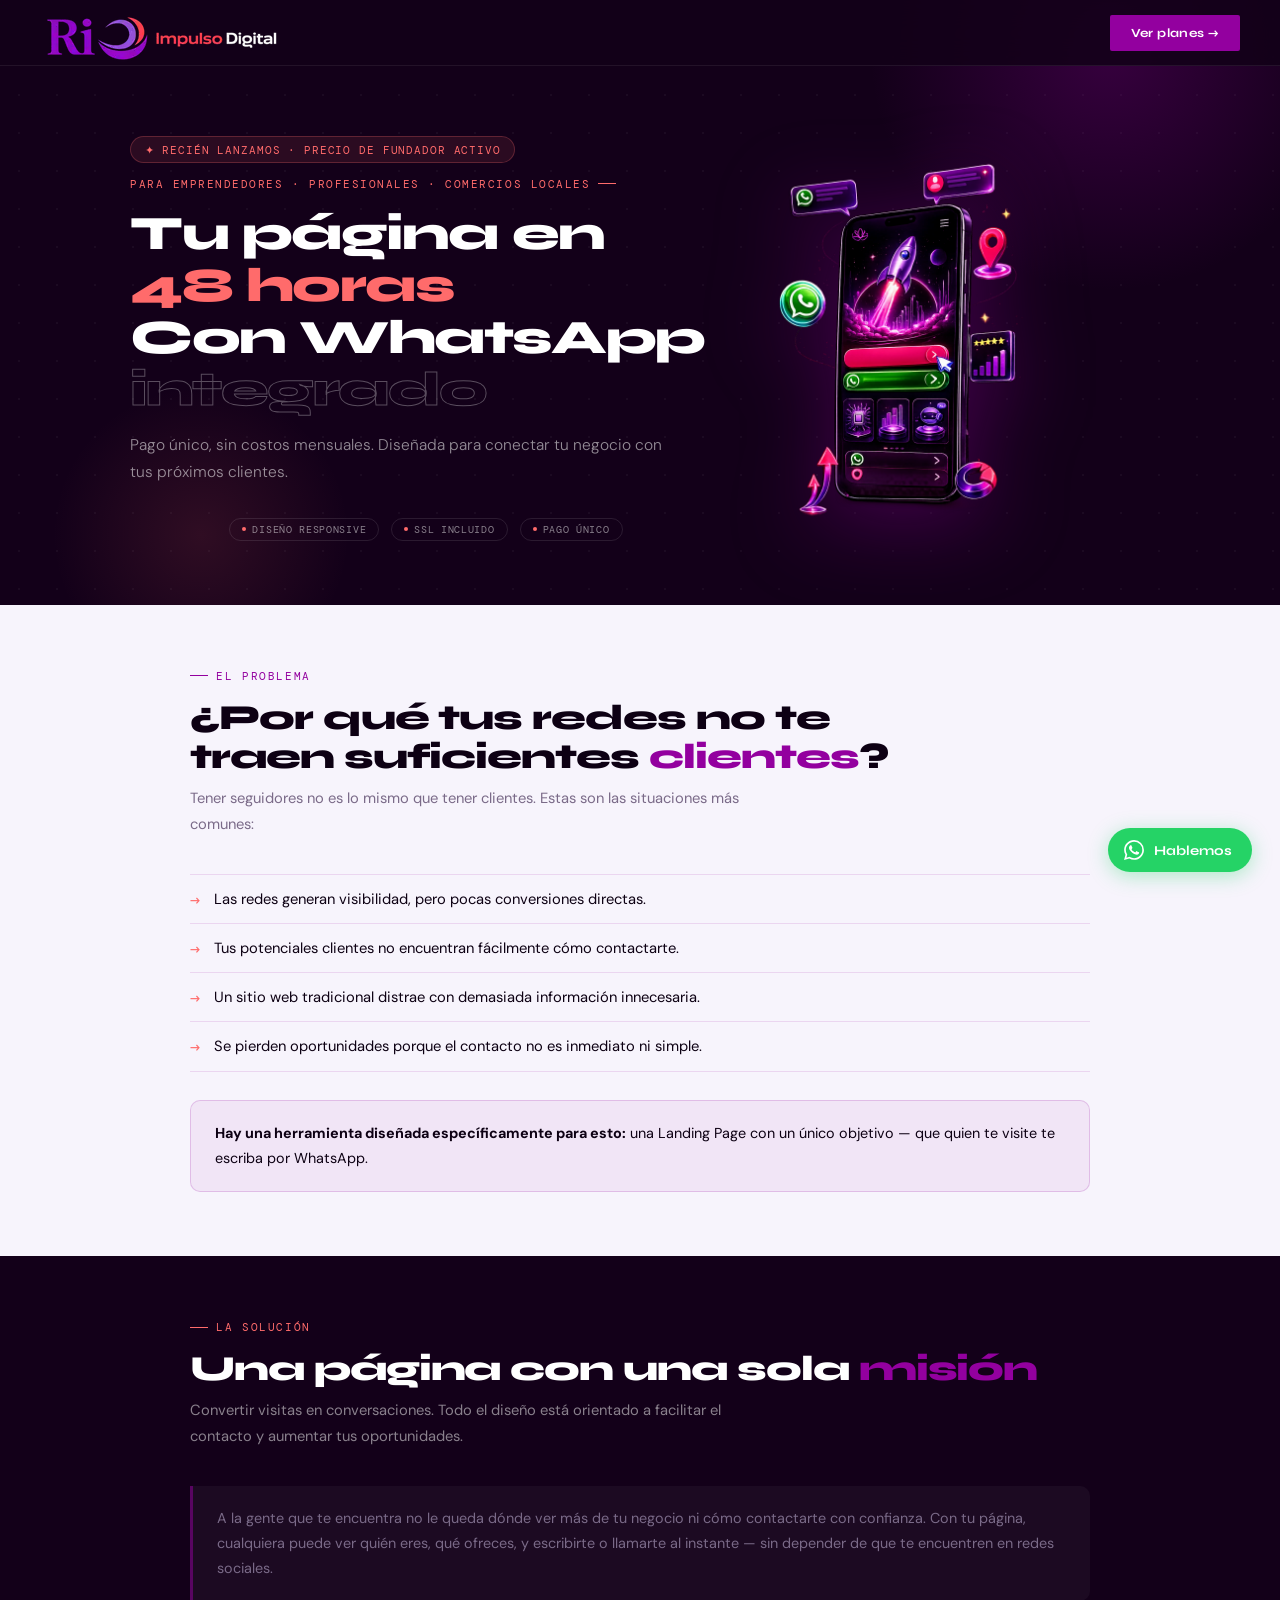
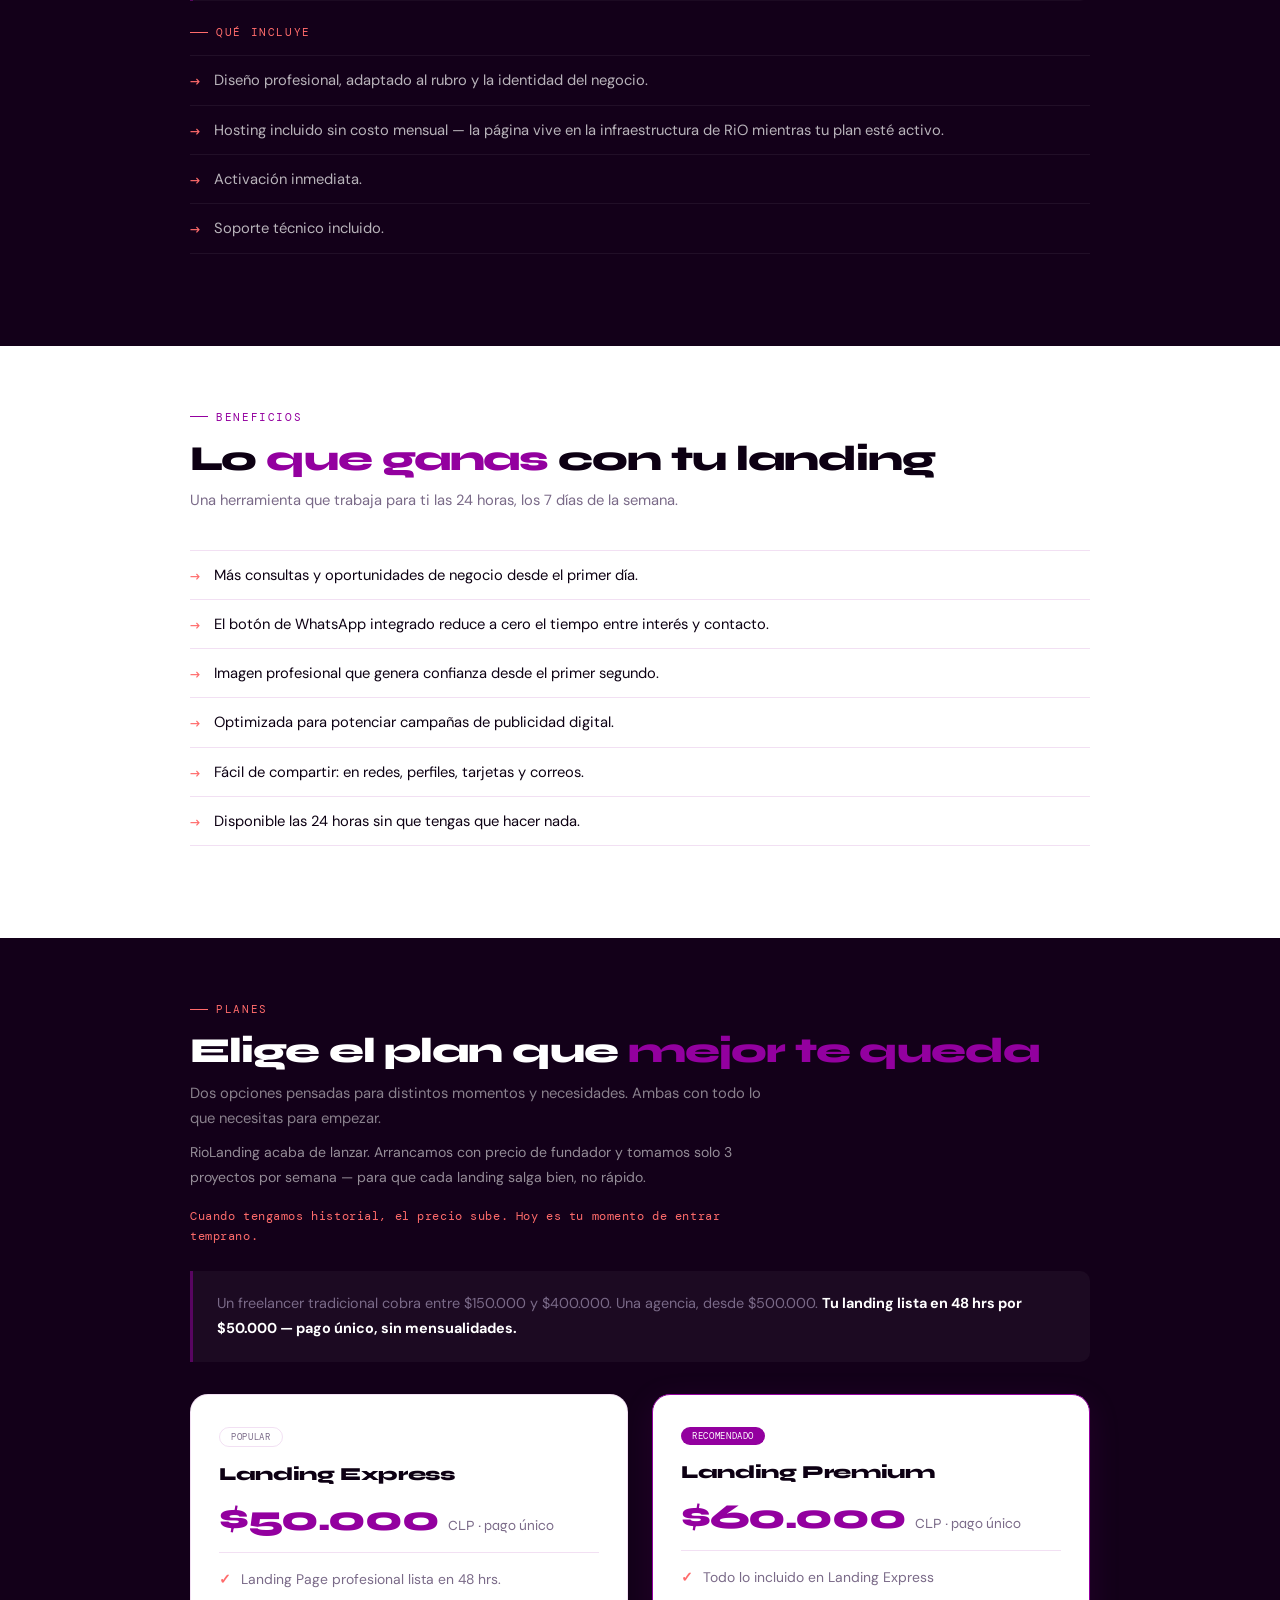
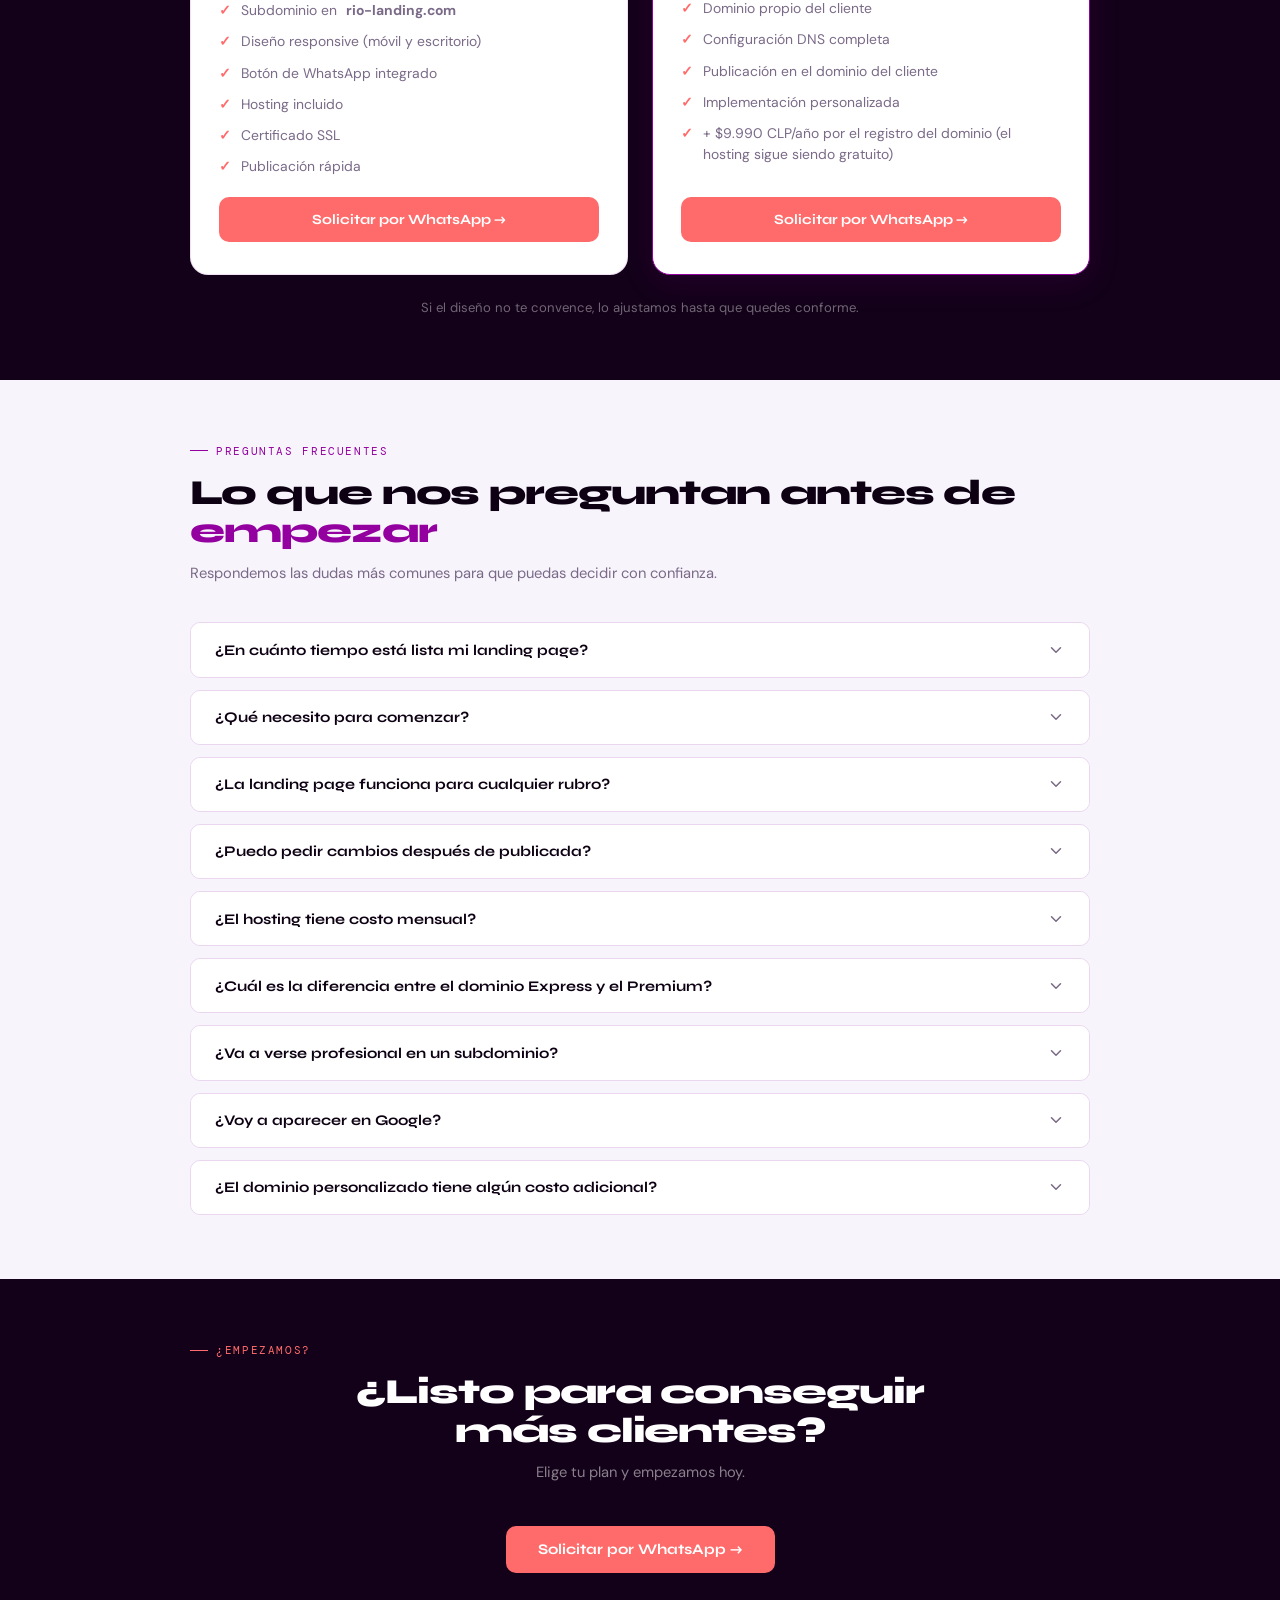
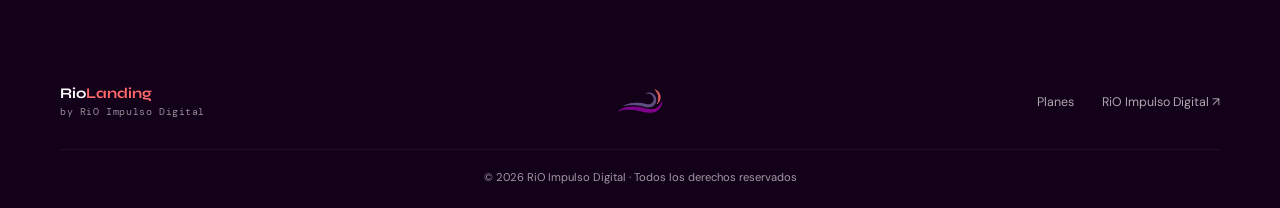
==== index.html @ 74dd5854 "Add Open Graph tags and og-banner for WhatsApp preview" ====
<!DOCTYPE html>
<html lang="es">
<head>
  <meta charset="UTF-8">
  <meta name="viewport" content="width=device-width, initial-scale=1.0">
  <title>Landing Page para tu negocio | Rio Landing · RiO Impulso Digital</title>
  <meta name="description" content="Consigue más clientes con una Landing Page profesional diseñada para convertir. Plan Express $50.000 · Plan Premium $60.000. WhatsApp integrado, lista en 48 hrs.">

  <meta property="og:title" content="Landing Page para tu negocio | Rio Landing · RiO Impulso Digital">
  <meta property="og:description" content="Consigue más clientes con una Landing Page profesional diseñada para convertir. Plan Express $50.000 · Plan Premium $60.000. WhatsApp integrado, lista en 48 hrs.">
  <meta property="og:image" content="https://rio-landing.com/assets/branding/og-banner.png">
  <meta property="og:url" content="https://rio-landing.com">
  <meta property="og:type" content="website">

  <link rel="icon" type="image/png" href="assets/branding/rio-favicon.png">

  <link rel="preconnect" href="https://fonts.googleapis.com">
  <link rel="preconnect" href="https://fonts.gstatic.com" crossorigin>
  <link href="https://fonts.googleapis.com/css2?family=Syne:wght@400;600;700;800&family=DM+Sans:ital,opsz,wght@0,9..40,300;0,9..40,400;0,9..40,500;1,9..40,300&family=DM+Mono:wght@400;500&display=swap" rel="stylesheet">

  <link rel="stylesheet" href="assets/css/main.css?v=20260627">
  <link rel="stylesheet" href="assets/css/landing-solucion.css?v=20260714">

  <style>
    /* ── PRICING GRID ──────────────────────────── */
    .rl-pricing-grid {
      display: grid;
      grid-template-columns: 1fr 1fr;
      gap: 1.5rem;
      margin-top: 2rem;
    }
    .rl-plan {
      background: var(--white);
      border: 1.5px solid var(--border);
      border-radius: var(--r-l);
      padding: 2rem 1.75rem;
      display: flex;
      flex-direction: column;
      gap: 1rem;
    }
    .rl-plan--featured {
      border-color: var(--p);
      box-shadow: 0 8px 32px rgba(147,0,159,.13);
    }
    .rl-plan-badge {
      font-family: var(--ff-mono);
      font-size: .58rem;
      color: var(--white);
      background: var(--p);
      padding: 3px 11px;
      border-radius: 999px;
      letter-spacing: .07em;
      text-transform: uppercase;
      display: inline-block;
      width: fit-content;
    }
    .rl-plan-badge--outline {
      background: transparent;
      color: var(--muted);
      border: 1px solid var(--border);
    }
    .rl-plan-name {
      font-family: var(--ff-head);
      font-size: 1.15rem;
      font-weight: 800;
      color: var(--ink);
      letter-spacing: -.02em;
      margin: 0;
    }
    .rl-plan-price {
      font-family: var(--ff-head);
      font-size: 2.2rem;
      font-weight: 800;
      color: var(--p);
      letter-spacing: -.04em;
      line-height: 1;
    }
    .rl-plan-price span {
      font-size: .88rem;
      font-weight: 400;
      color: var(--muted);
      letter-spacing: 0;
    }
    .rl-plan-divider {
      border: none;
      border-top: 1px solid var(--border);
      margin: 0;
    }
    .rl-plan-features {
      list-style: none;
      padding: 0;
      margin: 0;
      display: flex;
      flex-direction: column;
      gap: .65rem;
      flex: 1;
    }
    .rl-plan-features li {
      display: flex;
      align-items: flex-start;
      gap: .6rem;
      font-size: .87rem;
      color: var(--muted);
      line-height: 1.5;
    }
    .rl-plan-features li::before {
      content: '✓';
      font-weight: 700;
      color: var(--coral);
      flex-shrink: 0;
    }
    .rl-plan-cta {
      display: flex;
      align-items: center;
      justify-content: center;
      padding: .85rem 1.5rem;
      border-radius: var(--r-m);
      font-family: var(--ff-head);
      font-size: .88rem;
      font-weight: 700;
      text-decoration: none;
      transition: all .18s var(--ease);
      text-align: center;
      margin-top: .25rem;
    }
    .rl-plan-cta--coral {
      background: var(--coral);
      color: var(--white);
      border: none;
    }
    .rl-plan-cta--coral:hover {
      background: #e55a5a;
      transform: translateY(-1px);
    }
    .rl-plan-cta--ghost {
      background: transparent;
      color: var(--p);
      border: 1.5px solid var(--p);
    }
    .rl-plan-cta--ghost:hover {
      background: var(--p);
      color: var(--white);
      transform: translateY(-1px);
    }

    /* ── FAQ ACCORDION ─────────────────────────── */
    .rl-faq { display: flex; flex-direction: column; gap: .75rem; }
    .rl-faq-item {
      border: 1.5px solid var(--border);
      border-radius: var(--r-m);
      overflow: hidden;
    }
    .rl-faq-q {
      width: 100%;
      background: var(--white);
      border: none;
      padding: 1.1rem 1.5rem;
      text-align: left;
      font-family: var(--ff-head);
      font-size: .92rem;
      font-weight: 700;
      color: var(--ink);
      cursor: pointer;
      display: flex;
      justify-content: space-between;
      align-items: center;
      gap: 1rem;
    }
    .rl-faq-q:hover { color: var(--p); }
    .rl-faq-chevron {
      flex-shrink: 0;
      width: 18px;
      height: 18px;
      stroke: var(--muted);
      fill: none;
      stroke-width: 2;
      stroke-linecap: round;
      stroke-linejoin: round;
      transition: transform .2s var(--ease);
    }
    .rl-faq-item.open .rl-faq-chevron {
      transform: rotate(180deg);
      stroke: var(--p);
    }
    .rl-faq-a {
      display: none;
      padding: 0 1.5rem 1.1rem;
      font-size: .88rem;
      color: var(--muted);
      line-height: 1.75;
      background: var(--white);
      margin: 0;
    }
    .rl-faq-item.open .rl-faq-a { display: block; }

    /* ── CIERRE CTAs ───────────────────────────── */
    .rl-close-ctas {
      display: flex;
      gap: 1rem;
      flex-wrap: wrap;
      justify-content: center;
      margin-top: 2.5rem;
    }
    .rl-btn-coral {
      display: inline-flex;
      align-items: center;
      gap: .5rem;
      padding: .9rem 2rem;
      background: var(--coral);
      color: var(--white);
      border-radius: var(--r-m);
      font-family: var(--ff-head);
      font-weight: 700;
      font-size: .92rem;
      text-decoration: none;
      transition: all .18s var(--ease);
    }
    .rl-btn-coral:hover {
      background: #e55a5a;
      transform: translateY(-1px);
    }
    .rl-btn-outline-white {
      display: inline-flex;
      align-items: center;
      gap: .5rem;
      padding: .9rem 2rem;
      background: transparent;
      color: var(--white);
      border: 1.5px solid rgba(255,255,255,.28);
      border-radius: var(--r-m);
      font-family: var(--ff-head);
      font-weight: 700;
      font-size: .92rem;
      text-decoration: none;
      transition: all .18s var(--ease);
    }
    .rl-btn-outline-white:hover {
      background: rgba(255,255,255,.08);
      border-color: rgba(255,255,255,.5);
      transform: translateY(-1px);
    }

    /* ── HERO DOS COLUMNAS ────────────────────────── */
    .fp-hero-content {
      display: grid;
      grid-template-columns: 1fr 380px;
      align-items: center;
      gap: 3rem;
      max-width: 1020px;
      text-align: left;
    }
    .fp-hero-content .fp-eyebrow { justify-content: flex-start; }
    .fp-hero-content .fp-eyebrow::before { display: none; }
    .fp-hero-content .fp-hero-desc { margin: 0 0 2rem; }
    .fp-hero-image img {
      width: auto;
      max-width: 100%;
      max-height: 380px;
      object-fit: contain;
      filter: drop-shadow(0 20px 40px rgba(147,0,159,.35));
    }
    @media (max-width: 860px) {
      .fp-hero-content {
        grid-template-columns: 1fr;
        text-align: center;
      }
      .fp-hero-content .fp-eyebrow { justify-content: center; }
      .fp-hero-content .fp-eyebrow::before { display: block; }
      .fp-hero-image { display: none; }
    }

    /* ── BOTÓN FLOTANTE WHATSAPP ──────────────────── */
    .wa-float {
      position: fixed;
      bottom: 1.75rem;
      right: 1.75rem;
      z-index: 300;
      display: flex;
      align-items: center;
      gap: .6rem;
      background: #25D366;
      color: var(--white);
      text-decoration: none;
      padding: .75rem 1.25rem .75rem 1rem;
      border-radius: 999px;
      font-family: var(--ff-head);
      font-size: .85rem;
      font-weight: 700;
      box-shadow: 0 4px 20px rgba(37,211,102,.35);
      transition: transform .18s var(--ease), box-shadow .18s var(--ease);
    }
    .wa-float:hover {
      transform: translateY(-2px);
      box-shadow: 0 8px 28px rgba(37,211,102,.45);
    }
    .wa-float svg {
      width: 20px; height: 20px; flex-shrink: 0; fill: var(--white);
    }
    @media (max-width: 640px) {
      .wa-float span { display: none; }
      .wa-float { padding: .9rem; }
    }

    /* ── HERO H1 LÍNEAS ───────────────────────────── */
    .fp-hero h1 .l1 { display: block; }
    .fp-hero h1 .l2 { display: block; color: var(--coral); }
    .fp-hero h1 .l3 { display: block; -webkit-text-stroke: 1px rgba(255,255,255,.3); color: transparent; }

    /* ── LAUNCH TAG ───────────────────────────────── */
    .fp-launch-tag {
      display: inline-flex;
      align-items: center;
      gap: .4rem;
      font-family: var(--ff-mono);
      font-size: .68rem;
      letter-spacing: .08em;
      text-transform: uppercase;
      color: var(--coral);
      background: rgba(255,107,107,.1);
      border: 1px solid rgba(255,107,107,.25);
      padding: .35rem .85rem;
      border-radius: 999px;
      margin-bottom: .85rem;
    }

    /* ── RESPONSIVE ────────────────────────────── */
    @media (max-width: 640px) {
      .rl-pricing-grid   { grid-template-columns: 1fr; }
      .rl-close-ctas     { flex-direction: column; align-items: center; }
      .rl-btn-coral,
      .rl-btn-outline-white { width: 100%; justify-content: center; }
    }
  </style>
</head>
<body>

<!-- ── WHATSAPP FLOTANTE ─────────────────────────── -->
<a
  href="https://wa.me/56985921512?text=Hola%21%20Me%20interesa%20una%20Landing%20Page%20%F0%9F%9A%80"
  target="_blank"
  rel="noopener"
  class="wa-float"
  aria-label="Contactar por WhatsApp"
>
  <svg viewBox="0 0 24 24" xmlns="http://www.w3.org/2000/svg"><path d="M17.472 14.382c-.297-.149-1.758-.867-2.03-.967-.273-.099-.471-.148-.67.15-.197.297-.767.966-.94 1.164-.173.199-.347.223-.644.075-.297-.15-1.255-.463-2.39-1.475-.883-.788-1.48-1.761-1.653-2.059-.173-.297-.018-.458.13-.606.134-.133.298-.347.446-.52.149-.174.198-.298.298-.497.099-.198.05-.371-.025-.52-.075-.149-.669-1.612-.916-2.207-.242-.579-.487-.5-.669-.51-.173-.008-.371-.01-.57-.01-.198 0-.52.074-.792.372-.272.297-1.04 1.016-1.04 2.479 0 1.462 1.065 2.875 1.213 3.074.149.198 2.096 3.2 5.077 4.487.709.306 1.262.489 1.694.625.712.227 1.36.195 1.871.118.571-.085 1.758-.719 2.006-1.413.248-.694.248-1.289.173-1.413-.074-.124-.272-.198-.57-.347m-5.421 7.403h-.004a9.87 9.87 0 01-5.031-1.378l-.361-.214-3.741.982.998-3.648-.235-.374a9.86 9.86 0 01-1.51-5.26c.001-5.45 4.436-9.884 9.888-9.884 2.64 0 5.122 1.03 6.988 2.898a9.825 9.825 0 012.893 6.994c-.003 5.45-4.437 9.884-9.885 9.884m8.413-18.297A11.815 11.815 0 0012.05 0C5.495 0 .16 5.335.157 11.892c0 2.096.547 4.142 1.588 5.945L.057 24l6.305-1.654a11.882 11.882 0 005.683 1.448h.005c6.554 0 11.89-5.335 11.893-11.893a11.821 11.821 0 00-3.48-8.413z"/></svg>
  <span>Hablemos</span>
</a>

<!-- ── NAV ──────────────────────────────────────── -->
<nav class="nav" id="mainNav">
  <a href="#" class="nav-logo" aria-label="Rio Landing · RiO Impulso Digital">
    <img
      src="assets/branding/rio-logo-horizontal-245w.webp"
      srcset="assets/branding/rio-logo-horizontal-245w.webp 1x,
              assets/branding/rio-logo-horizontal-429w.webp 2x,
              assets/branding/rio-logo-horizontal.webp 3x"
      alt="RiO Impulso Digital"
      width="245" height="60"
      fetchpriority="high"
      onerror="this.style.display='none'; this.nextElementSibling.style.display='block';"
    >
    <span class="nav-logo-text">Rio<em>Landing</em></span>
  </a>
  <a href="#planes" class="nav-cta">Ver planes →</a>
  <button class="nav-hamburger" aria-label="Abrir menú" onclick="openDrawer()">
    <span></span><span></span><span></span>
  </button>
</nav>

<div class="nav-drawer" id="navDrawer">
  <button class="nav-drawer-close" onclick="closeDrawer()" aria-label="Cerrar">✕</button>
  <a href="#planes" onclick="closeDrawer()" style="color:var(--coral)">Ver planes →</a>
</div>

<!-- ── HERO ──────────────────────────────────────── -->
<section class="fp-hero">
  <div class="fp-hero-orb"></div>
  <div class="fp-hero-content">
    <div class="fp-hero-text">
      <p class="fp-launch-tag">✦ Recién lanzamos · Precio de fundador activo</p>
      <p class="fp-eyebrow">Para emprendedores · Profesionales · Comercios locales</p>
      <h1>
        <span class="l1">Tu página en</span>
        <span class="l2">48 horas</span>
        <span class="l1">Con WhatsApp</span>
        <span class="l3">integrado</span>
      </h1>
      <p class="fp-hero-desc">
        Pago único, sin costos mensuales. Diseñada para conectar tu negocio con tus próximos clientes.
      </p>
      <div class="fp-badges">
        <span class="fp-badge">Diseño responsive</span>
        <span class="fp-badge">SSL incluido</span>
        <span class="fp-badge">Pago único</span>
      </div>
    </div>
    <div class="fp-hero-image">
      <img
        src="img/hero.webp"
        alt="Mockup de landing page en celular"
        width="380"
        loading="eager"
      >
    </div>
  </div>
</section>

<!-- ── EL PROBLEMA ───────────────────────────────── -->
<section class="fp-section fp-section--light">
  <div class="fp-container">

    <p class="sec-label">El problema</p>
    <h2 class="fp-title">¿Por qué tus redes no te<br>traen suficientes <span class="hl">clientes</span>?</h2>
    <p class="fp-desc">Tener seguidores no es lo mismo que tener clientes. Estas son las situaciones más comunes:</p>

    <ul class="fp-list">
      <li>Las redes generan visibilidad, pero pocas conversiones directas.</li>
      <li>Tus potenciales clientes no encuentran fácilmente cómo contactarte.</li>
      <li>Un sitio web tradicional distrae con demasiada información innecesaria.</li>
      <li>Se pierden oportunidades porque el contacto no es inmediato ni simple.</li>
    </ul>

    <div class="fp-callout fp-callout--purple">
      <strong>Hay una herramienta diseñada específicamente para esto:</strong> una Landing Page con un único objetivo — que quien te visite te escriba por WhatsApp.
    </div>

  </div>
</section>

<!-- ── LA SOLUCIÓN ───────────────────────────────── -->
<section class="fp-section fp-section--dark">
  <div class="fp-container">

    <p class="sec-label">La solución</p>
    <h2 class="fp-title">Una página con una sola <span class="hl">misión</span></h2>
    <p class="fp-desc">Convertir visitas en conversaciones. Todo el diseño está orientado a facilitar el contacto y aumentar tus oportunidades.</p>

    <div class="fp-callout fp-callout--border">
      A la gente que te encuentra no le queda dónde ver más de tu negocio ni cómo contactarte con confianza. Con tu página, cualquiera puede ver quién eres, qué ofreces, y escribirte o llamarte al instante — sin depender de que te encuentren en redes sociales.
    </div>

    <p class="sec-label" style="margin-bottom: 1rem;">Qué incluye</p>
    <ul class="fp-list fp-list--dark">
      <li>Diseño profesional, adaptado al rubro y la identidad del negocio.</li>
      <li>Hosting incluido sin costo mensual — la página vive en la infraestructura de RiO mientras tu plan esté activo.</li>
      <li>Activación inmediata.</li>
      <li>Soporte técnico incluido.</li>
    </ul>

  </div>
</section>

<!-- ── BENEFICIOS ────────────────────────────────── -->
<section class="fp-section fp-section--white">
  <div class="fp-container">

    <p class="sec-label">Beneficios</p>
    <h2 class="fp-title">Lo <span class="hl">que ganas</span> con tu landing</h2>
    <p class="fp-desc">Una herramienta que trabaja para ti las 24 horas, los 7 días de la semana.</p>

    <ul class="fp-list">
      <li>Más consultas y oportunidades de negocio desde el primer día.</li>
      <li>El botón de WhatsApp integrado reduce a cero el tiempo entre interés y contacto.</li>
      <li>Imagen profesional que genera confianza desde el primer segundo.</li>
      <li>Optimizada para potenciar campañas de publicidad digital.</li>
      <li>Fácil de compartir: en redes, perfiles, tarjetas y correos.</li>
      <li>Disponible las 24 horas sin que tengas que hacer nada.</li>
    </ul>

  </div>
</section>

<!-- ── PLANES ────────────────────────────────────── -->
<section class="fp-section fp-section--dark" id="planes" style="scroll-margin-top: 5rem;">
  <div class="fp-container">

    <p class="sec-label">Planes</p>
    <h2 class="fp-title">Elige el plan que <span class="hl">mejor te queda</span></h2>
    <p class="fp-desc" style="margin-bottom:.5rem;">Dos opciones pensadas para distintos momentos y necesidades. Ambas con todo lo que necesitas para empezar.</p>
    <p class="fp-desc" style="color:rgba(255,255,255,.55); font-size:.88rem; margin-bottom:1.1rem;">RioLanding acaba de lanzar. Arrancamos con precio de fundador y tomamos solo 3 proyectos por semana — para que cada landing salga bien, no rápido.</p>
    <p class="fp-desc" style="color:var(--coral); font-family:var(--ff-mono); font-size:.72rem; letter-spacing:.05em; margin-bottom:1.5rem;">Cuando tengamos historial, el precio sube. Hoy es tu momento de entrar temprano.</p>

    <div class="fp-callout fp-callout--border" style="margin-bottom:2rem;">
      Un freelancer tradicional cobra entre $150.000 y $400.000. Una agencia, desde $500.000. <strong>Tu landing lista en 48 hrs por $50.000 — pago único, sin mensualidades.</strong>
    </div>

    <div class="rl-pricing-grid">

      <!-- Landing Express -->
      <div class="rl-plan">
        <span class="rl-plan-badge rl-plan-badge--outline">Popular</span>
        <p class="rl-plan-name">Landing Express</p>
        <p class="rl-plan-price">$50.000 <span>CLP · pago único</span></p>
        <hr class="rl-plan-divider">
        <ul class="rl-plan-features">
          <li>Landing Page profesional lista en 48 hrs.</li>
          <li>Subdominio en <strong>rio-landing.com</strong></li>
          <li>Diseño responsive (móvil y escritorio)</li>
          <li>Botón de WhatsApp integrado</li>
          <li>Hosting incluido</li>
          <li>Certificado SSL</li>
          <li>Publicación rápida</li>
        </ul>
        <a
          href="https://wa.me/56985921512?text=Hola%21%20Me%20interesa%20el%20plan%20Landing%20Express%20%F0%9F%9A%80"
          target="_blank"
          rel="noopener"
          class="rl-plan-cta rl-plan-cta--coral"
        >
          Solicitar por WhatsApp →
        </a>
      </div>

      <!-- Landing Premium -->
      <div class="rl-plan rl-plan--featured">
        <span class="rl-plan-badge">Recomendado</span>
        <p class="rl-plan-name">Landing Premium</p>
        <p class="rl-plan-price">$60.000 <span>CLP · pago único</span></p>
        <hr class="rl-plan-divider">
        <ul class="rl-plan-features">
          <li>Todo lo incluido en Landing Express</li>
          <li>Dominio propio del cliente</li>
          <li>Configuración DNS completa</li>
          <li>Publicación en el dominio del cliente</li>
          <li>Implementación personalizada</li>
          <li>+ $9.990 CLP/año por el registro del dominio (el hosting sigue siendo gratuito)</li>
        </ul>
        <a
          href="https://wa.me/56985921512?text=Hola%21%20Me%20interesa%20el%20plan%20Landing%20Premium%20%F0%9F%9A%80"
          target="_blank"
          rel="noopener"
          class="rl-plan-cta rl-plan-cta--coral"
        >
          Solicitar por WhatsApp →
        </a>
      </div>

    </div>
    <p style="text-align:center; font-size:.82rem; color:rgba(255,255,255,.4); margin-top:1.5rem;">Si el diseño no te convence, lo ajustamos hasta que quedes conforme.</p>
  </div>
</section>

<!-- ── PREGUNTAS FRECUENTES ──────────────────────── -->
<section class="fp-section fp-section--light">
  <div class="fp-container">

    <p class="sec-label">Preguntas frecuentes</p>
    <h2 class="fp-title">Lo que nos preguntan antes de <span class="hl">empezar</span></h2>
    <p class="fp-desc">Respondemos las dudas más comunes para que puedas decidir con confianza.</p>

    <div class="rl-faq">

      <div class="rl-faq-item">
        <button class="rl-faq-q" onclick="toggleFaq(this)">
          ¿En cuánto tiempo está lista mi landing page?
          <svg class="rl-faq-chevron" viewBox="0 0 24 24"><polyline points="6 9 12 15 18 9"/></svg>
        </button>
        <p class="rl-faq-a">En 48 horas desde que recibimos tus fotos y tu logo (si tienes). El proceso es simple y lo coordinamos por WhatsApp.</p>
      </div>

      <div class="rl-faq-item">
        <button class="rl-faq-q" onclick="toggleFaq(this)">
          ¿Qué necesito para comenzar?
          <svg class="rl-faq-chevron" viewBox="0 0 24 24"><polyline points="6 9 12 15 18 9"/></svg>
        </button>
        <p class="rl-faq-a">Solo los datos básicos de tu negocio: nombre, descripción del servicio, tu número de WhatsApp y logo si tienes. Nosotros nos encargamos del resto.</p>
      </div>

      <div class="rl-faq-item">
        <button class="rl-faq-q" onclick="toggleFaq(this)">
          ¿La landing page funciona para cualquier rubro?
          <svg class="rl-faq-chevron" viewBox="0 0 24 24"><polyline points="6 9 12 15 18 9"/></svg>
        </button>
        <p class="rl-faq-a">Sí. Diseñamos cada landing adaptada a tu negocio, rubro y público objetivo. Funciona para servicios, emprendimientos, profesionales independientes y comercios locales.</p>
      </div>

      <div class="rl-faq-item">
        <button class="rl-faq-q" onclick="toggleFaq(this)">
          ¿Puedo pedir cambios después de publicada?
          <svg class="rl-faq-chevron" viewBox="0 0 24 24"><polyline points="6 9 12 15 18 9"/></svg>
        </button>
        <p class="rl-faq-a">Los primeros ajustes están incluidos. Para modificaciones posteriores lo coordinamos por WhatsApp y te cotizamos según el alcance del cambio.</p>
      </div>

      <div class="rl-faq-item">
        <button class="rl-faq-q" onclick="toggleFaq(this)">
          ¿El hosting tiene costo mensual?
          <svg class="rl-faq-chevron" viewBox="0 0 24 24"><polyline points="6 9 12 15 18 9"/></svg>
        </button>
        <p class="rl-faq-a">No. El precio es único, sin costos mensuales ocultos. El hosting y el certificado SSL están incluidos en el plan.</p>
      </div>

      <div class="rl-faq-item">
        <button class="rl-faq-q" onclick="toggleFaq(this)">
          ¿Cuál es la diferencia entre el dominio Express y el Premium?
          <svg class="rl-faq-chevron" viewBox="0 0 24 24"><polyline points="6 9 12 15 18 9"/></svg>
        </button>
        <p class="rl-faq-a">Con el plan Express tu landing queda publicada en un subdominio dentro de rio-landing.com (por ejemplo: tu-negocio.rio-landing.com). Con el plan Premium configuramos tu propio dominio (por ejemplo: tu-negocio.com) con todos los ajustes de DNS incluidos.</p>
      </div>

      <div class="rl-faq-item">
        <button class="rl-faq-q" onclick="toggleFaq(this)">
          ¿Va a verse profesional en un subdominio?
          <svg class="rl-faq-chevron" viewBox="0 0 24 24"><polyline points="6 9 12 15 18 9"/></svg>
        </button>
        <p class="rl-faq-a">Sí. Lo que ve tu cliente es tu negocio, no la plataforma. El subdominio es transparente para quien visita — la página se ve y funciona como cualquier sitio profesional.</p>
      </div>

      <div class="rl-faq-item">
        <button class="rl-faq-q" onclick="toggleFaq(this)">
          ¿Voy a aparecer en Google?
          <svg class="rl-faq-chevron" viewBox="0 0 24 24"><polyline points="6 9 12 15 18 9"/></svg>
        </button>
        <p class="rl-faq-a">Una landing page puede ser indexada por Google, pero no es su función principal. Está diseñada para tráfico directo: links en redes, tarjetas de presentación y campañas de publicidad. Para posicionamiento orgánico en buscadores, eso es un servicio distinto.</p>
      </div>

      <div class="rl-faq-item">
        <button class="rl-faq-q" onclick="toggleFaq(this)">
          ¿El dominio personalizado tiene algún costo adicional?
          <svg class="rl-faq-chevron" viewBox="0 0 24 24"><polyline points="6 9 12 15 18 9"/></svg>
        </button>
        <p class="rl-faq-a">Sí. El registro del dominio propio (por ejemplo: tu-negocio.com) tiene un costo de $9.990 CLP al año, renovable anualmente. Este costo es adicional al plan Premium y corresponde al dominio — el hosting sigue siendo gratuito de por vida.</p>
      </div>

    </div>
  </div>
</section>

<!-- ── CIERRE ─────────────────────────────────────── -->
<section class="fp-section fp-section--dark">
  <div class="fp-container" style="text-align: center;">

    <p class="sec-label">¿Empezamos?</p>
    <h2 class="fp-title" style="color: var(--white);">¿Listo para conseguir<br>más clientes?</h2>
    <p class="fp-desc" style="color: rgba(255,255,255,.5); margin: 0 auto;">Elige tu plan y empezamos hoy.</p>

    <div class="rl-close-ctas">
      <a
        href="https://wa.me/56985921512?text=Hola%21%20Me%20interesa%20una%20Landing%20Page%20%F0%9F%9A%80"
        target="_blank"
        rel="noopener"
        class="rl-btn-coral"
      >
        Solicitar por WhatsApp →
      </a>
    </div>

  </div>
</section>

<!-- ── FOOTER ────────────────────────────────────── -->
<footer>
  <div class="footer-row">
    <div class="footer-col">
      <div class="footer-brand">Rio<em>Landing</em></div>
      <div class="footer-tag">by RiO Impulso Digital</div>
    </div>
    <div class="footer-col footer-col--center">
      <picture>
        <source media="(max-width: 900px)" srcset="assets/branding/rio-logo-primary-48x48.webp">
        <source srcset="assets/branding/rio-logo-primary-84x84.webp">
        <img src="assets/branding/rio-logo-primary.png" alt="RiO Impulso Digital" class="footer-logo" width="48" height="48">
      </picture>
    </div>
    <ul class="footer-links footer-col footer-col--right">
      <li><a href="#planes">Planes</a></li>
      <li><a href="https://rioimpulsodigital.com" target="_blank" rel="noopener">RiO Impulso Digital ↗</a></li>
    </ul>
  </div>
  <div class="footer-copy">
    © 2026 RiO Impulso Digital · Todos los derechos reservados
  </div>
</footer>

<script src="assets/js/main.js?v=20260627" defer></script>
<script>
  function toggleFaq(btn) {
    const item = btn.closest('.rl-faq-item');
    const isOpen = item.classList.contains('open');
    document.querySelectorAll('.rl-faq-item.open').forEach(el => el.classList.remove('open'));
    if (!isOpen) item.classList.add('open');
  }
</script>
</body>
</html>
---- assets/css/main.css ----
/* ── TOKENS ─────────────────────────────────── */
:root {
  --p:       #93009f;
  --p-dark:  #6b0076;
  --p-deep:  #130019;
  --p-mid:   #270038;
  --coral:   #ff6b6b;
  --sec:     #6b5b95;
  --white:   #ffffff;
  --off:     #f7f4fc;
  --ink:     #0d0013;
  --muted:   #7a6a88;
  --border:  rgba(147,0,159,.12);
  --bd-dark: rgba(255,255,255,.07);
  --shadow:  0 20px 60px rgba(147,0,159,.12);

  --ff-head: 'Syne', sans-serif;
  --ff-body: 'DM Sans', sans-serif;
  --ff-mono: 'DM Mono', monospace;

  --r:   2px;
  --r-m: 10px;
  --r-l: 18px;
  --ease: cubic-bezier(.4,0,.2,1);
}

/* ── RESET ──────────────────────────────────── */
*, *::before, *::after { box-sizing: border-box; margin: 0; padding: 0; }
html { scroll-behavior: smooth; overflow-x: hidden; }
body {
  font-family: var(--ff-body);
  color: var(--ink);
  background: var(--white);
  overflow-x: hidden;
  -webkit-font-smoothing: antialiased;
}
img { max-width: 100%; display: block; }
a { text-decoration: none; color: inherit; }

/* ── NAV ────────────────────────────────────── */
.nav {
  position: fixed; top: 0; left: 0; right: 0; z-index: 200;
  height: 66px;
  display: flex; align-items: center; justify-content: space-between;
  padding: 0 2.5rem;
  background: rgba(19, 0, 25, 0.88);
  backdrop-filter: blur(14px);
  border-bottom: 1px solid var(--bd-dark);
  transition: background .3s var(--ease);
}
.nav-logo {
  display: flex; align-items: center; gap: 10px; flex-shrink: 0;
}
.nav-logo img { height: 60px; width: auto; transform: translateY(4px); }
.nav-logo-text {
  font-family: var(--ff-head);
  font-size: 1.05rem; font-weight: 700;
  color: var(--white); letter-spacing: -.02em;
  display: none;
}
.nav-logo-text em { font-style: normal; color: var(--coral); }
.nav-links {
  display: flex; align-items: center; gap: 2rem; list-style: none;
}
.nav-links a {
  font-family: var(--ff-head); font-size: .78rem; font-weight: 500;
  color: rgba(255,255,255,.6); letter-spacing: .06em; text-transform: uppercase;
  transition: color .2s;
}
.nav-links a:hover { color: var(--coral); }
.nav-cta {
  font-family: var(--ff-head); font-size: .78rem; font-weight: 700;
  color: var(--white); background: var(--p);
  padding: 0 1.3rem; height: 36px;
  display: inline-flex; align-items: center;
  border-radius: var(--r); letter-spacing: .03em;
  transition: background .2s, transform .2s;
}
.nav-cta:hover { background: var(--coral); transform: translateY(-1px); }
.nav-hamburger {
  display: none; flex-direction: column; gap: 5px;
  background: none; border: none; cursor: pointer; padding: 4px;
}
.nav-hamburger span {
  display: block; width: 22px; height: 2px;
  background: var(--white); border-radius: 2px;
  transition: .3s;
}

/* ── HERO ────────────────────────────────────── */
.hero {
  min-height: 100vh;
  background: var(--p-deep);
  position: relative; overflow: hidden;
  display: flex; align-items: center;
}
.hero-network {
  position: absolute; inset: 0; width: 100%; height: 100%;
  pointer-events: none; z-index: 1;
}
.node-line { stroke: rgba(255,255,255,.25); stroke-width: 0.8; }
.node { fill: rgba(147,0,159,.35); }
.hero-grid {
  position: absolute; inset: 0;
  background-image: radial-gradient(rgba(255,255,255,.055) 1px, transparent 1px);
  background-size: 38px 38px;
}
.hero-grid-2 {
  position: absolute; inset: 0; pointer-events: none;
  background-image:
    linear-gradient(rgba(255,255,255,.022) 1px, transparent 1px),
    linear-gradient(90deg, rgba(255,255,255,.022) 1px, transparent 1px);
  background-size: 80px 80px;
}
.hero-ring {
  position: absolute; border-radius: 50%; pointer-events: none;
  top: 42%; right: 8%; transform: translate(50%, -50%);
}
.hero-ring--lg {
  width: 860px; height: 860px;
  border: 1px solid rgba(255,255,255,.045);
  animation: orb 18s ease-in-out infinite;
}
.hero-ring--md {
  width: 520px; height: 520px;
  border: 1px solid rgba(147,0,159,.09);
  animation: orb 13s ease-in-out infinite reverse;
}
.hero-corner {
  position: absolute; width: 26px; height: 26px; pointer-events: none;
}
.hero-corner--tl {
  top: 8rem; left: 2.5rem;
  border-top: 1px solid rgba(255,107,107,.2);
  border-left: 1px solid rgba(255,107,107,.2);
}
.hero-corner--br {
  bottom: 2.5rem; right: 2.5rem;
  border-bottom: 1px solid rgba(255,107,107,.2);
  border-right: 1px solid rgba(255,107,107,.2);
}

.hero-orb-1 {
  position: absolute; width: 640px; height: 640px; border-radius: 50%;
  background: radial-gradient(circle, rgba(147,0,159,.38) 0%, transparent 68%);
  top: -180px; right: -80px;
  animation: orb 9s ease-in-out infinite;
}
.hero-orb-2 {
  position: absolute; width: 380px; height: 380px; border-radius: 50%;
  background: radial-gradient(circle, rgba(255,107,107,.18) 0%, transparent 70%);
  bottom: -80px; left: 8%;
  animation: orb 12s ease-in-out infinite reverse;
}
@keyframes orb {
  0%,100% { transform: translateY(0) scale(1); }
  50%      { transform: translateY(-28px) scale(1.04); }
}
.hero-content {
  position: relative; z-index: 2;
  max-width: 1280px; margin: 0 auto;
  padding: 9rem 2.5rem 5rem;
  width: 100%;
}
.hero-eyebrow {
  display: inline-flex; align-items: center; gap: 9px;
  font-family: var(--ff-mono); font-size: .72rem;
  color: var(--coral); letter-spacing: .12em; text-transform: uppercase;
  margin-bottom: 1.6rem;
  opacity: 0; animation: upIn .6s var(--ease) forwards .15s;
}
.hero-eyebrow::before {
  content: ''; display: block;
  width: 22px; height: 1px; background: var(--coral);
}
.hero-h1 {
  font-family: var(--ff-head);
  font-size: clamp(2.9rem, 7.6vw, 6.4rem);
  font-weight: 800; line-height: .88;
  color: var(--white); letter-spacing: -.035em;
  margin-bottom: 1.5rem;
  opacity: 0; animation: upIn .7s var(--ease) forwards .32s;
}
.hero-h1 .l1   { display: block; }
.hero-h1 .l-row { display: block; }
.hero-h1 .l2   { color: var(--coral); }
.hero-h1 .l3   { -webkit-text-stroke: 1px rgba(255,255,255,.3); color: transparent; }
.hero-sub {
  max-width: 500px; font-size: 1.05rem; font-weight: 300;
  color: rgba(255,255,255,.58); line-height: 1.75;
  margin-bottom: 2.5rem;
  opacity: 0; animation: upIn .7s var(--ease) forwards .48s;
}
.hero-actions {
  display: flex; gap: 1rem; flex-wrap: wrap;
  opacity: 0; animation: upIn .7s var(--ease) forwards .62s;
}
.btn-p {
  font-family: var(--ff-head); font-size: .88rem; font-weight: 700;
  color: var(--white); background: var(--p);
  border: 2px solid var(--p);
  padding: .82rem 1.9rem; border-radius: var(--r);
  display: inline-block; letter-spacing: .02em;
  transition: background .2s, border-color .2s, transform .2s;
}
.btn-p:hover { background: var(--coral); border-color: var(--coral); transform: translateY(-2px); }
.btn-ghost {
  font-family: var(--ff-head); font-size: .88rem; font-weight: 700;
  color: rgba(255,255,255,.78);
  border: 2px solid rgba(255,255,255,.18);
  padding: .82rem 1.9rem; border-radius: var(--r);
  display: inline-block; letter-spacing: .02em;
  transition: border-color .2s, color .2s, transform .2s;
}
.btn-ghost:hover { border-color: rgba(255,255,255,.55); color: var(--white); transform: translateY(-2px); }

.hero-stats {
  display: flex; gap: 3rem; flex-wrap: wrap;
  margin-top: 4.5rem; padding-top: 2rem;
  border-top: 1px solid rgba(255,255,255,.07);
  opacity: 0; animation: upIn .7s var(--ease) forwards .78s;
}
.stat-n {
  font-family: var(--ff-head); font-size: 2rem; font-weight: 800;
  color: var(--white); display: block; line-height: 1;
}
.stat-n em { font-style: normal; color: var(--coral); }
.stat-l {
  font-family: var(--ff-mono); font-size: .65rem;
  color: rgba(255,255,255,.38); letter-spacing: .06em;
  text-transform: uppercase; margin-top: 4px;
}

.hero-badges {
  display: flex; gap: 1rem; flex-wrap: wrap;
  margin-top: 3.5rem; padding-top: 2rem;
  border-top: 1px solid rgba(255,255,255,.07);
  opacity: 0; animation: upIn .7s var(--ease) forwards .78s;
}
.hero-badge {
  font-family: var(--ff-mono); font-size: .68rem;
  color: rgba(255,255,255,.6);
  border: 1px solid rgba(255,255,255,.12);
  padding: 5px 14px; border-radius: 999px;
  letter-spacing: .07em; text-transform: uppercase;
  display: inline-flex; align-items: center; gap: 8px;
}
.hero-badge::before {
  content: ''; display: block; flex-shrink: 0;
  width: 5px; height: 5px; border-radius: 50%;
  background: var(--coral);
}

@keyframes upIn {
  from { opacity: 0; transform: translateY(18px); }
  to   { opacity: 1; transform: translateY(0); }
}

/* ── SHARED SECTION ──────────────────────────── */
.section { padding: 6rem 2.5rem; }
.container { max-width: 1160px; margin: 0 auto; }
.sec-label {
  font-family: var(--ff-mono); font-size: .68rem;
  color: var(--p); letter-spacing: .15em; text-transform: uppercase;
  display: flex; align-items: center; gap: 8px;
  margin-bottom: 1rem;
}
.sec-label::before { content: ''; display: block; width: 18px; height: 1px; background: var(--p); }
.sec-title {
  font-family: var(--ff-head);
  font-size: clamp(1.9rem, 4vw, 2.9rem);
  font-weight: 800; letter-spacing: -.03em; line-height: 1.08;
  color: var(--ink); margin-bottom: .8rem;
}
.sec-title .hl { color: var(--p); }
.sec-desc {
  font-size: .97rem; color: var(--muted);
  max-width: 540px; line-height: 1.75; margin-bottom: 3rem;
}

/* ── SERVICES ────────────────────────────────── */
.services { background: var(--p-deep); }
.services .sec-label { color: var(--coral); }
.services .sec-label::before { background: var(--coral); }
.services .sec-title { color: var(--white); }
.services .sec-desc { color: rgba(255,255,255,.48); }
.services-grid {
  display: grid;
  grid-template-columns: repeat(3, 1fr);
  gap: 1.5px;
  background: rgba(255,255,255,.05);
  border: 1px solid rgba(255,255,255,.06);
  border-radius: var(--r-m); overflow: hidden;
}
.svc {
  background: var(--p-deep); padding: 1.75rem 1.6rem;
  position: relative; cursor: default;
  transition: background .28s var(--ease);
}
.svc:hover { background: var(--p-mid); }
.svc-icon {
  font-size: 1.4rem; margin-bottom: .9rem;
  transition: transform .3s;
}
.svc:hover .svc-icon { transform: scale(1.15); }
.svc-arrow {
  position: absolute; top: 1.4rem; right: 1.4rem;
  font-size: .9rem; color: rgba(255,255,255,.1);
  transition: color .28s, transform .28s;
  font-family: var(--ff-head);
}
.svc:hover .svc-arrow { color: var(--coral); transform: translate(2px, -2px); }
.svc-title {
  font-family: var(--ff-head); font-size: .95rem; font-weight: 700;
  color: rgba(255,255,255,.85); margin-bottom: .45rem;
  transition: color .28s;
}
.svc:hover .svc-title { color: var(--white); }
.svc-desc {
  font-size: .82rem; color: rgba(255,255,255,.4); line-height: 1.65;
  margin-bottom: .85rem;
  transition: color .28s;
}
.svc:hover .svc-desc { color: rgba(255,255,255,.62); }
.svc-tags { display: flex; flex-wrap: wrap; gap: 5px; }
.svc-tags span {
  font-family: var(--ff-mono); font-size: .62rem;
  color: rgba(255,255,255,.4); border: 1px solid rgba(255,255,255,.1);
  padding: 2px 9px; border-radius: 999px; letter-spacing: .04em;
  transition: color .28s, border-color .28s;
}
.svc:hover .svc-tags span { color: rgba(255,255,255,.55); border-color: rgba(255,255,255,.18); }

/* ── LINES OF BUSINESS ──────────────────────── */
.lines { background: var(--p-deep); }
.lines .sec-label { color: var(--coral); }
.lines .sec-label::before { background: var(--coral); }
.lines .sec-title { color: var(--white); }
.lines .sec-desc { color: rgba(255,255,255,.48); }

.lines-grid {
  display: grid;
  grid-template-columns: repeat(3, 1fr);
  gap: 1.5rem;
}
.line-card {
  background: rgba(255,255,255,.04);
  border: 1px solid rgba(255,255,255,.08);
  border-radius: var(--r-l);
  padding: 2rem 1.75rem;
  display: flex; flex-direction: column;
  transition: border-color .3s var(--ease), background .3s var(--ease);
}
.line-card:hover {
  background: rgba(255,255,255,.07);
  border-color: rgba(255,255,255,.16);
}
.line-card--featured {
  border-color: rgba(147,0,159,.35);
  background: rgba(147,0,159,.07);
}
.line-card--featured:hover {
  border-color: var(--p);
  background: rgba(147,0,159,.11);
}
.line-num {
  font-family: var(--ff-mono); font-size: .62rem;
  color: var(--coral); letter-spacing: .12em;
  display: block; margin-bottom: 1rem;
}
.line-title {
  font-family: var(--ff-head); font-size: 1.15rem; font-weight: 700;
  color: var(--white); letter-spacing: -.02em; line-height: 1.2;
  margin-bottom: .55rem;
}
.line-tag {
  font-family: var(--ff-mono); font-size: .63rem;
  color: rgba(255,255,255,.45); letter-spacing: .05em;
  line-height: 1.55; text-transform: uppercase;
  margin-bottom: 1.1rem; padding-bottom: 1.1rem;
  border-bottom: 1px solid rgba(255,255,255,.06);
}
.line-desc {
  font-size: .88rem; color: rgba(255,255,255,.52); line-height: 1.75;
  margin-bottom: 1.25rem;
}
.line-features {
  list-style: none; padding: 0; margin: 0 0 2rem;
  flex: 1;
}
.line-features li {
  font-size: .82rem; color: rgba(255,255,255,.6); line-height: 1.6;
  padding: .38rem 0 .38rem 1.1rem;
  border-bottom: 1px solid rgba(255,255,255,.04);
  position: relative;
}
.line-features li::before {
  content: '→';
  position: absolute; left: 0; top: .42rem;
  color: var(--coral); font-size: .68rem;
  font-family: var(--ff-head); font-weight: 700;
}
.line-cta { display: block; text-align: center; }

/* ── PORTFOLIO ───────────────────────────────── */
.portfolio { background: var(--white); }
.portfolio-grid {
  display: grid;
  grid-template-columns: repeat(3, 1fr);
  gap: 1.5rem;
}
.pcard {
  border: 1px solid var(--border); border-radius: var(--r-l);
  overflow: hidden;
  transition: border-color .3s, transform .3s, box-shadow .3s;
}
.pcard:hover {
  border-color: var(--p);
  transform: translateY(-5px);
  box-shadow: var(--shadow);
}
.pcard-head {
  height: 148px; position: relative;
  display: flex; align-items: flex-end; padding: 1.1rem;
  overflow: hidden;
}
.pcard-head.bg-a { background: #130019; }
.pcard-head.bg-b { background: #190008; }
.pcard-head.bg-c { background: #080d1a; }
.pcard-head::before {
  content: ''; position: absolute; inset: 0;
  background-image: radial-gradient(rgba(255,255,255,.045) 1px, transparent 1px);
  background-size: 22px 22px;
}
.pcard-glow {
  position: absolute; width: 220px; height: 220px;
  border-radius: 50%; top: -70px; right: -40px;
}
.glow-p  { background: radial-gradient(circle, rgba(147,0,159,.55) 0%, transparent 68%); }
.glow-c  { background: radial-gradient(circle, rgba(255,107,107,.48) 0%, transparent 68%); }
.glow-s  { background: radial-gradient(circle, rgba(107,91,149,.55) 0%, transparent 68%); }
.pcard-type {
  position: relative; z-index: 1;
  font-family: var(--ff-mono); font-size: .6rem;
  color: rgba(255,255,255,.45); letter-spacing: .09em; text-transform: uppercase;
}
.pcard-body { padding: 1.4rem; }
.pcard-meta { display: flex; gap: .4rem; margin-bottom: .7rem; }
.tag {
  font-family: var(--ff-mono); font-size: .6rem;
  padding: 2px 9px; border-radius: 999px; letter-spacing: .05em;
}
.tag-p { background: rgba(147,0,159,.07); color: var(--p); }
.tag-c { background: rgba(255,107,107,.07); color: var(--coral); }
.pcard-title {
  font-family: var(--ff-head); font-size: 1rem; font-weight: 700;
  color: var(--ink); margin-bottom: .45rem; letter-spacing: -.02em;
}
.pcard-desc {
  font-size: .82rem; color: var(--muted); line-height: 1.65; margin-bottom: 1rem;
}
.pcard-metrics {
  display: flex; gap: 1.25rem;
  padding-top: .9rem;
  border-top: 1px solid var(--border);
}
.metric-n {
  font-family: var(--ff-head); font-size: 1.05rem; font-weight: 800;
  color: var(--p); display: block; line-height: 1;
}
.metric-l {
  font-size: .68rem; color: var(--muted); margin-top: 3px;
}

/* ── APPROACH ────────────────────────────────── */
.approach {
  background: var(--off);
}
.approach .sec-label { color: var(--p); }
.approach .sec-label::before { background: var(--p); }
.approach .sec-title { color: var(--ink); }
.approach .sec-desc { color: var(--muted); }

.approach-grid {
  display: grid; grid-template-columns: repeat(4, 1fr);
  border: 1px solid var(--border); border-radius: var(--r-m);
  overflow: hidden;
}
.ap-item {
  padding: 1.75rem 1.5rem;
  border-right: 1px solid var(--border);
  background: var(--white);
}
.ap-item:last-child { border-right: none; }
.ap-num {
  font-family: var(--ff-mono); font-size: .62rem;
  color: var(--p); letter-spacing: .1em;
  display: block; margin-bottom: .7rem;
}
.ap-title {
  font-family: var(--ff-head); font-size: .9rem; font-weight: 700;
  color: var(--ink); margin-bottom: .4rem;
}
.ap-desc {
  font-size: .78rem; color: var(--muted); line-height: 1.65;
}

/* ── ABOUT ───────────────────────────────────── */
.about { background: var(--p-deep); }
.about .sec-label { color: var(--coral); }
.about .sec-label::before { background: var(--coral); }
.about .sec-title { color: var(--white); }
.about-inner {
  display: grid; grid-template-columns: 1fr 1fr;
  gap: 4rem; align-items: center;
}
.about-visual {
  background: var(--p-mid); border-radius: var(--r-l);
  height: 400px; position: relative; overflow: hidden;
  display: flex; align-items: center; justify-content: center;
}
.about-visual::before {
  content: ''; position: absolute; inset: 0;
  background-image: radial-gradient(rgba(255,255,255,.04) 1px, transparent 1px);
  background-size: 30px 30px;
}
.av-glow {
  position: absolute; width: 320px; height: 320px; border-radius: 50%;
  background: radial-gradient(circle, rgba(147,0,159,.45) 0%, transparent 68%);
}
.av-inner {
  position: relative; z-index: 1; text-align: center;
}
.av-initials {
  font-family: var(--ff-head); font-size: 5.5rem; font-weight: 800;
  color: rgba(255,255,255,.06); letter-spacing: -.05em; line-height: 1;
  margin-bottom: .8rem;
}
.av-name {
  font-family: var(--ff-head); font-size: .95rem; font-weight: 700;
  color: var(--white);
}
.av-role {
  font-family: var(--ff-mono); font-size: .65rem;
  color: var(--coral); letter-spacing: .1em; text-transform: uppercase;
  margin-top: 4px;
}
.about-bio {
  font-size: .95rem; color: rgba(255,255,255,.55); line-height: 1.8;
  margin-bottom: 1.25rem;
}
.skills {
  display: flex; flex-wrap: wrap; gap: 7px; margin-top: .5rem;
}
.skill {
  font-family: var(--ff-mono); font-size: .67rem;
  color: rgba(255,255,255,.7); background: rgba(255,255,255,.05);
  border: 1px solid rgba(255,255,255,.12);
  padding: 4px 13px; border-radius: 999px; letter-spacing: .04em;
}

/* ── FAQ ─────────────────────────────────────── */
.faq { background: var(--off); }
.faq-list { margin-top: 1rem; }
.faq-item { border-bottom: 1px solid var(--border); }
.faq-item:first-child { border-top: 1px solid var(--border); }
.faq-q {
  width: 100%; display: flex; align-items: center; justify-content: space-between;
  gap: 1.5rem; padding: 1.4rem 0;
  background: none; border: none; cursor: pointer; text-align: left;
  font-family: var(--ff-head); font-size: 1rem; font-weight: 700;
  color: var(--ink); letter-spacing: -.01em;
  transition: color .2s var(--ease);
}
.faq-q:hover,
.faq-q[aria-expanded="true"] { color: var(--p); }
.faq-icon {
  font-size: 1.4rem; font-weight: 300; font-family: var(--ff-head);
  color: var(--coral); flex-shrink: 0; line-height: 1;
  transition: transform .3s var(--ease);
}
.faq-q[aria-expanded="true"] .faq-icon { transform: rotate(45deg); }
.faq-a {
  overflow: hidden; max-height: 0;
  transition: max-height .35s var(--ease);
}
.faq-a p {
  font-size: .92rem; color: var(--muted); line-height: 1.8;
  padding-bottom: 1.4rem; max-width: 680px;
}

/* ── CTA ─────────────────────────────────────── */
.cta-wrap { background: var(--white); padding: 5rem 2.5rem; }
.cta-box {
  max-width: 1160px; margin: 0 auto;
  background: var(--p-deep); border-radius: var(--r-l);
  padding: 5rem 3rem; position: relative; overflow: hidden;
  text-align: center;
}
.cta-box::before {
  content: ''; position: absolute; inset: 0;
  background-image: radial-gradient(rgba(255,255,255,.04) 1px, transparent 1px);
  background-size: 38px 38px;
}
.cta-glow {
  position: absolute; width: 520px; height: 520px; border-radius: 50%;
  background: radial-gradient(circle, rgba(147,0,159,.35) 0%, transparent 68%);
  top: -200px; right: -80px;
}
.cta-glow-2 {
  position: absolute; width: 300px; height: 300px; border-radius: 50%;
  background: radial-gradient(circle, rgba(255,107,107,.15) 0%, transparent 68%);
  bottom: -100px; left: 5%;
}
.cta-content { position: relative; z-index: 1; }
.cta-sub-label {
  font-family: var(--ff-mono); font-size: .68rem;
  color: var(--coral); letter-spacing: .14em; text-transform: uppercase;
  display: block; margin-bottom: 1rem;
}
.cta-title {
  font-family: var(--ff-head);
  font-size: clamp(2rem, 5vw, 3.4rem);
  font-weight: 800; color: var(--white); letter-spacing: -.03em;
  line-height: 1.05; margin-bottom: .9rem;
}
.cta-p {
  font-size: .97rem; color: rgba(255,255,255,.48);
  max-width: 440px; margin: 0 auto 2.25rem; line-height: 1.75;
}
.cta-actions {
  display: flex; gap: 1rem; justify-content: center; flex-wrap: wrap;
}
.btn-coral {
  font-family: var(--ff-head); font-size: .88rem; font-weight: 700;
  color: var(--white); background: var(--coral);
  border: 2px solid var(--coral);
  padding: .85rem 2.2rem; border-radius: var(--r);
  display: inline-block; letter-spacing: .02em;
  transition: background .2s, transform .2s;
}
.btn-coral:hover { background: #ff8b8b; border-color: #ff8b8b; transform: translateY(-2px); }

/* ── CTA GRID ────────────────────────────────── */
.cta-grid {
  display: grid; grid-template-columns: 2fr 3fr;
  gap: 4rem; align-items: start;
  text-align: left; position: relative; z-index: 1;
}
.cta-info-p { max-width: none !important; margin: 0 0 2rem !important; text-align: left; }
.cta-title .l1   { display: block; }
.cta-title .l-row { display: block; }
.cta-title .l2   { color: var(--coral); }
.cta-title .l3   { -webkit-text-stroke: 1px rgba(255,255,255,.3); color: transparent; }
.cta-checks { list-style: none; padding: 0; margin: 0; }
.cta-checks li {
  font-size: .88rem; color: rgba(255,255,255,.7); line-height: 1.65;
  padding: .5rem 0 .5rem 1.5rem; position: relative;
  border-bottom: 1px solid rgba(255,255,255,.06);
}
.cta-checks li::before {
  content: '✓'; position: absolute; left: 0; top: .52rem;
  color: var(--coral); font-family: var(--ff-head); font-weight: 700; font-size: .8rem;
}
.cta-info, .cta-form-col { min-width: 0; }
.cta-form-col { display: flex; flex-direction: column; justify-content: center; align-self: stretch; }
.cta-form-col .contact-form { margin-top: 0; }
.cta-direct {
  margin-top: 1.75rem; padding-top: 1.75rem;
  border-top: 1px solid rgba(255,255,255,.06);
}
.cta-direct-label {
  font-family: var(--ff-mono); font-size: .62rem;
  color: rgba(255,255,255,.38); letter-spacing: .08em; text-transform: uppercase;
  margin-bottom: .85rem;
}
.cta-direct-links { list-style: none; padding: 0; margin: 0; }
.cta-direct-links li { padding: .32rem 0; }
.cta-direct-links a {
  font-family: var(--ff-mono); font-size: .78rem;
  color: rgba(255,255,255,.65);
  display: flex; align-items: center; gap: .65rem;
  word-break: break-word; overflow-wrap: break-word;
  transition: color .2s var(--ease);
}
.cta-direct-links a:hover { color: var(--white); }
.cta-flag-img { width: 18px; height: auto; opacity: .72; vertical-align: middle; display: inline-block; }

/* ── CONTACT FORM ────────────────────────────── */
.contact-form { text-align: left; margin-top: 2rem; }
.cf-row { display: grid; grid-template-columns: 1fr 1fr; gap: 1rem; }
.cf-group { margin-bottom: 1.25rem; }
.cf-label {
  font-family: var(--ff-mono); font-size: .65rem;
  color: rgba(255,255,255,.55); letter-spacing: .08em;
  text-transform: uppercase; display: block; margin-bottom: .5rem;
}
.cf-req { color: var(--coral); }
.cf-opt { color: rgba(255,255,255,.3); font-size: .6rem; text-transform: none; }
.cf-input {
  width: 100%; background: rgba(255,255,255,.06);
  border: 1px solid rgba(255,255,255,.12);
  border-radius: var(--r); padding: .75rem 1rem;
  font-family: var(--ff-body); font-size: .9rem;
  color: var(--white); outline: none;
  transition: border-color .2s var(--ease);
}
.cf-input::placeholder { color: rgba(255,255,255,.25); }
.cf-input:focus { border-color: rgba(147,0,159,.6); }
.cf-textarea { resize: vertical; min-height: 110px; }
.cf-radios { display: flex; gap: 1.75rem; }
.cf-radio {
  display: flex; align-items: center; gap: .55rem;
  font-family: var(--ff-body); font-size: .88rem;
  color: rgba(255,255,255,.7); cursor: pointer;
}
.cf-radio input[type="radio"] {
  accent-color: var(--coral); width: 16px; height: 16px;
  cursor: pointer; flex-shrink: 0;
}
.cf-submit { width: 100%; margin-top: .5rem; }
.cf-confirm {
  text-align: left; margin-top: 0;
  background: rgba(147,0,159,.1);
  border: 1px solid rgba(147,0,159,.25);
  border-radius: var(--r); padding: 1.25rem 1.5rem;
  font-size: .9rem; color: rgba(255,255,255,.8); line-height: 1.75;
}

/* ── FOOTER ──────────────────────────────────── */
footer {
  background: var(--p-deep); padding: 2.5rem 2.5rem 1.5rem;
}
.footer-row {
  max-width: 1160px; margin: 0 auto;
  display: flex; align-items: center; justify-content: space-between;
  flex-wrap: wrap; gap: 1.5rem;
}
.footer-col { flex: 1; }
.footer-col--center { display: flex; justify-content: center; }
.footer-col--right { justify-content: flex-end; }
.footer-logo { height: 48px; width: auto; opacity: .85; transition: opacity .2s; }
.footer-logo:hover { opacity: 1; }
.footer-brand {
  font-family: var(--ff-head); font-weight: 700; font-size: .92rem;
  color: var(--white);
}
.footer-brand em { font-style: normal; color: var(--coral); }
.footer-tag {
  font-family: var(--ff-mono); font-size: .62rem;
  color: rgba(255,255,255,.55); letter-spacing: .06em; margin-top: 3px;
}
.footer-links {
  display: flex; gap: 1.75rem; list-style: none;
}
.footer-links a {
  font-size: .78rem; color: rgba(255,255,255,.65);
  transition: color .2s;
}
.footer-links a:hover { color: var(--coral); }
.footer-contact {
  margin-top: .85rem; display: flex; flex-direction: column; gap: .3rem;
}
.footer-contact-link {
  font-family: var(--ff-mono); font-size: .62rem;
  color: rgba(255,255,255,.65); letter-spacing: .04em;
  transition: color .2s;
}
.footer-contact-link:hover { color: var(--coral); }
.footer-contact-text {
  font-family: var(--ff-mono); font-size: .6rem;
  color: rgba(255,255,255,.38); letter-spacing: .04em;
}
.footer-link-muted { opacity: .45; }
.footer-link-muted:hover { opacity: 1; }

.footer-copy {
  max-width: 1160px; margin: 1.5rem auto 0;
  padding-top: 1.25rem;
  border-top: 1px solid rgba(255,255,255,.05);
  font-size: .7rem; color: rgba(255,255,255,.6);
  text-align: center;
}

/* ── SCROLL REVEAL ───────────────────────────── */
.reveal {
  opacity: 0; transform: translateY(22px);
  transition: opacity .55s var(--ease), transform .55s var(--ease);
}
.reveal.vis { opacity: 1; transform: translateY(0); }
.reveal-d1 { transition-delay: .1s; }
.reveal-d2 { transition-delay: .2s; }
.reveal-d3 { transition-delay: .3s; }

/* ── RESPONSIVE ──────────────────────────────── */
@media (max-width: 1024px) {
  .cta-grid { grid-template-columns: 1fr; gap: 2.5rem; }
}
@media (max-width: 900px) {
  .services-grid  { grid-template-columns: repeat(2, 1fr); }
  .lines-grid     { grid-template-columns: 1fr; }
  .portfolio-grid { grid-template-columns: repeat(2, 1fr); }
  .approach-grid  { grid-template-columns: repeat(2, 1fr); }
  .ap-item        { border-bottom: 1px solid var(--border); }
  .about-inner    { grid-template-columns: 1fr; gap: 2.5rem; }
}
@media (max-width: 640px) {
  .nav { padding: 0 1.25rem; }
  .nav-links { display: none; }
  .nav-hamburger { display: flex; }
  .hero-content   { padding: 8rem 1.25rem 4rem; }
  .hero-stats     { gap: 1.5rem; }
  .hero-ring, .hero-corner, .hero-network { display: none; }
  .section        { padding: 4.5rem 1.25rem; }
  .services-grid  { grid-template-columns: 1fr; }
  .portfolio-grid { grid-template-columns: 1fr; }
  .approach-grid  { grid-template-columns: 1fr; }
  .cta-wrap       { padding: 4rem 1.25rem; }
  .cta-box        { padding: 3.5rem 1.5rem; }
  .cf-row         { grid-template-columns: 1fr; }
  footer          { padding: 2rem 1.25rem 1.25rem; }
  .footer-row     { flex-direction: column; align-items: flex-start; }
}

/* ── MOBILE NAV DRAWER ───────────────────────── */
.nav-drawer {
  display: none; position: fixed; inset: 0; z-index: 190;
  background: rgba(19,0,25,.96); backdrop-filter: blur(14px);
  flex-direction: column; align-items: center; justify-content: center;
  gap: 2rem;
}
.nav-drawer.open { display: flex; }
.nav-drawer a {
  font-family: var(--ff-head); font-size: 1.4rem; font-weight: 700;
  color: rgba(255,255,255,.8); letter-spacing: -.02em;
}
.nav-drawer a:hover { color: var(--coral); }
.nav-drawer-close {
  position: absolute; top: 1.5rem; right: 1.5rem;
  font-size: 1.5rem; color: rgba(255,255,255,.5);
  background: none; border: none; cursor: pointer;
}
---- assets/css/landing-solucion.css ----
/* ═══════════════════════════════════════════════════════
   LANDING DE SOLUCIÓN (Tipo B) — RiO Impulso Digital
   Sistema de componentes para presentar y vender
   una solución específica (Tipo B del sistema de páginas)
   Ejemplos: Google Business · IA · Web · CRM · Chatbots
   Requiere: main.css (variables y reset base)
   ═══════════════════════════════════════════════════════ */

/* ── HERO COMPACTO ───────────────────────────────────── */
/* Versión reducida del hero principal. No ocupa viewport
   completo — el contenido funcional queda visible sin scroll. */

.fp-hero {
  background: var(--p-deep);
  position: relative; overflow: hidden;
  padding: 8.5rem 2.5rem 4rem;
}
.fp-hero::before {
  content: '';
  position: absolute; inset: 0; pointer-events: none;
  background-image: radial-gradient(rgba(255,255,255,.04) 1px, transparent 1px);
  background-size: 38px 38px;
}
.fp-hero::after {
  content: '';
  position: absolute; pointer-events: none;
  width: 500px; height: 500px; border-radius: 50%;
  background: radial-gradient(circle, rgba(147,0,159,.28) 0%, transparent 68%);
  top: -200px; right: -80px;
}
.fp-hero-orb {
  position: absolute; pointer-events: none;
  width: 300px; height: 300px; border-radius: 50%;
  background: radial-gradient(circle, rgba(255,107,107,.12) 0%, transparent 70%);
  bottom: -80px; left: 4%;
}
.fp-hero-content {
  position: relative; z-index: 2;
  max-width: 700px; margin: 0 auto; text-align: center;
}
.fp-eyebrow {
  font-family: var(--ff-mono); font-size: .68rem;
  color: var(--coral); letter-spacing: .14em; text-transform: uppercase;
  display: flex; align-items: center; justify-content: center; gap: 8px;
  margin-bottom: 1.1rem;
}
.fp-eyebrow::before,
.fp-eyebrow::after {
  content: ''; display: block; width: 18px; height: 1px; background: var(--coral);
}
.fp-hero h1 {
  font-family: var(--ff-head);
  font-size: clamp(1.9rem, 4vw, 3rem);
  font-weight: 800; line-height: 1.08;
  color: var(--white); letter-spacing: -.03em;
  margin-bottom: 1rem;
}
.fp-hero h1 em { font-style: normal; color: var(--coral); }
.fp-hero-desc {
  font-size: .97rem; font-weight: 300;
  color: rgba(255,255,255,.55); line-height: 1.75;
  max-width: 540px; margin: 0 auto 2rem;
}
.fp-badges {
  display: flex; gap: .75rem; flex-wrap: wrap; justify-content: center;
}
.fp-badge {
  font-family: var(--ff-mono); font-size: .62rem;
  color: rgba(255,255,255,.5);
  border: 1px solid rgba(255,255,255,.1);
  padding: 4px 12px; border-radius: 999px;
  letter-spacing: .07em; text-transform: uppercase;
  display: inline-flex; align-items: center; gap: 6px;
}
.fp-badge::before {
  content: ''; display: block; flex-shrink: 0;
  width: 4px; height: 4px; border-radius: 50%;
  background: var(--coral);
}

/* ── SECCIONES ───────────────────────────────────────── */

.fp-section { padding: 4rem 2.5rem; }
.fp-section--light { background: var(--off); }
.fp-section--white { background: var(--white); }
.fp-section--dark  { background: var(--p-deep); }

/* Ajustes tipográficos para sección oscura */
.fp-section--dark .fp-title  { color: var(--white); }
.fp-section--dark .fp-desc   { color: rgba(255,255,255,.5); }
.fp-section--dark .sec-label { color: var(--coral); }
.fp-section--dark .sec-label::before { background: var(--coral); }
.fp-section--dark .fp-callout--border {
  background: rgba(255,255,255,.04);
  border-color: rgba(147,0,159,.5);
}
.fp-section--dark .fp-callout--border strong { color: var(--white); }

/* ── CONTENEDORES ────────────────────────────────────── */

.fp-container       { max-width: 900px;  margin: 0 auto; }
.fp-container--wide { max-width: 1100px; margin: 0 auto; }

/* ── ENCABEZADO DE SECCIÓN ───────────────────────────── */

.fp-title {
  font-family: var(--ff-head);
  font-size: clamp(1.5rem, 3vw, 2.2rem);
  font-weight: 800; letter-spacing: -.03em; line-height: 1.1;
  color: var(--ink); margin-bottom: .6rem;
}
.fp-title .hl { color: var(--p); }

.fp-desc {
  font-size: .92rem; color: var(--muted); line-height: 1.75;
  max-width: 580px; margin-bottom: 2.25rem;
}

/* ── CARDS ───────────────────────────────────────────── */

.fp-cards-grid {
  display: grid;
  grid-template-columns: repeat(2, 1fr);
  gap: 1.25rem;
}
.fp-cards-grid--3 { grid-template-columns: repeat(3, 1fr); }

.fp-card {
  background: var(--white);
  border: 1.5px solid var(--border);
  border-radius: var(--r-l);
  padding: 1.75rem 1.5rem;
  display: flex; flex-direction: column; gap: .65rem;
  text-decoration: none; color: inherit;
  transition: border-color .18s ease, box-shadow .18s ease, transform .18s ease;
}
.fp-card:hover {
  border-color: var(--p);
  box-shadow: 0 6px 24px rgba(147,0,159,.1);
  transform: translateY(-2px);
}
.fp-card-icon {
  width: 42px; height: 42px; border-radius: 11px;
  display: flex; align-items: center; justify-content: center;
  font-size: 20px; flex-shrink: 0;
}
.fp-card-icon--coral  { background: rgba(255,107,107,.1); }
.fp-card-icon--purple { background: rgba(147,0,159,.08); }
.fp-card-icon--violet { background: rgba(107,91,149,.1); }

.fp-card-tag {
  font-family: var(--ff-mono); font-size: .58rem;
  color: var(--muted); letter-spacing: .07em; text-transform: uppercase;
}
.fp-card h2, .fp-card h3 {
  font-family: var(--ff-head); font-size: 1rem; font-weight: 700;
  color: var(--ink); letter-spacing: -.02em; line-height: 1.25;
  margin: 0;
}
.fp-card p {
  font-size: .82rem; color: var(--muted); line-height: 1.6; flex: 1; margin: 0;
}
.fp-card-link {
  display: inline-flex; align-items: center; gap: 5px;
  font-size: .8rem; font-weight: 700; color: var(--p); margin-top: .2rem;
}
.fp-card-link svg {
  width: 13px; height: 13px; stroke: var(--p); fill: none;
  stroke-width: 2.5; stroke-linecap: round; stroke-linejoin: round;
}

/* ── CALLOUTS ────────────────────────────────────────── */

.fp-callout {
  border-radius: var(--r-m);
  padding: 1.25rem 1.5rem;
  font-size: .9rem; line-height: 1.75;
  margin-bottom: 1.5rem;
}
.fp-callout:last-child { margin-bottom: 0; }

/* Borde lateral — para notas, avisos */
.fp-callout--border {
  background: var(--white);
  border-left: 3px solid var(--p);
  border-radius: 0 var(--r-m) var(--r-m) 0;
  color: var(--muted);
}
.fp-callout--border strong { color: var(--ink); }

/* Fondo suave — información secundaria */
.fp-callout--soft {
  background: var(--off);
  border: 1px solid var(--border);
  color: var(--muted);
}
.fp-callout--soft strong { color: var(--ink); }

/* Acento purple — destacado de marca */
.fp-callout--purple {
  background: rgba(147,0,159,.06);
  border: 1px solid rgba(147,0,159,.18);
  color: var(--ink);
}

/* Acento coral — advertencia o acción */
.fp-callout--coral {
  background: rgba(255,107,107,.06);
  border: 1px solid rgba(255,107,107,.22);
  color: var(--ink);
}

/* ── LISTA ───────────────────────────────────────────── */

.fp-list { list-style: none; padding: 0; margin: 0 0 1.75rem; }

.fp-list li {
  display: flex; align-items: flex-start; gap: .85rem;
  font-size: .92rem; color: var(--ink); line-height: 1.65;
  padding: .75rem 0; border-bottom: 1px solid var(--border);
}
.fp-list li:first-child { border-top: 1px solid var(--border); }
.fp-list li::before {
  content: '→'; font-family: var(--ff-head); font-weight: 700;
  color: var(--coral); font-size: .75rem; flex-shrink: 0; margin-top: .25rem;
}
/* Variante oscura */
.fp-list--dark li {
  color: rgba(255,255,255,.7);
  border-color: rgba(255,255,255,.06);
}
.fp-list--dark li:first-child { border-color: rgba(255,255,255,.06); }

/* ── CONFIRMACIÓN / STATUS ───────────────────────────── */

.fp-status { text-align: center; padding: 3rem 1.5rem; }
.fp-status-icon { width: 64px; height: 64px; margin: 0 auto 1.25rem; }
.fp-status-title {
  font-family: var(--ff-head); font-size: 1.6rem; font-weight: 800;
  color: var(--white); margin-bottom: .5rem; letter-spacing: -.02em;
}
.fp-status-desc {
  font-size: .92rem; color: rgba(255,255,255,.55); line-height: 1.75; margin: 0;
}

/* ── VOLVER ──────────────────────────────────────────── */

.fp-back {
  display: inline-flex; align-items: center; gap: 6px;
  font-family: var(--ff-mono); font-size: .65rem;
  color: var(--muted); letter-spacing: .05em;
  text-decoration: none; margin-bottom: 2rem;
  transition: color .15s;
}
.fp-back:hover { color: var(--p); }
.fp-back::before { content: '←'; }

/* ── RESPONSIVE ──────────────────────────────────────── */

@media (max-width: 900px) {
  .fp-cards-grid--3 { grid-template-columns: repeat(2, 1fr); }
}
@media (max-width: 640px) {
  .fp-hero    { padding: 7rem 1.25rem 3rem; }
  .fp-section { padding: 3rem 1.25rem; }
  .fp-cards-grid,
  .fp-cards-grid--3 { grid-template-columns: 1fr; }
}
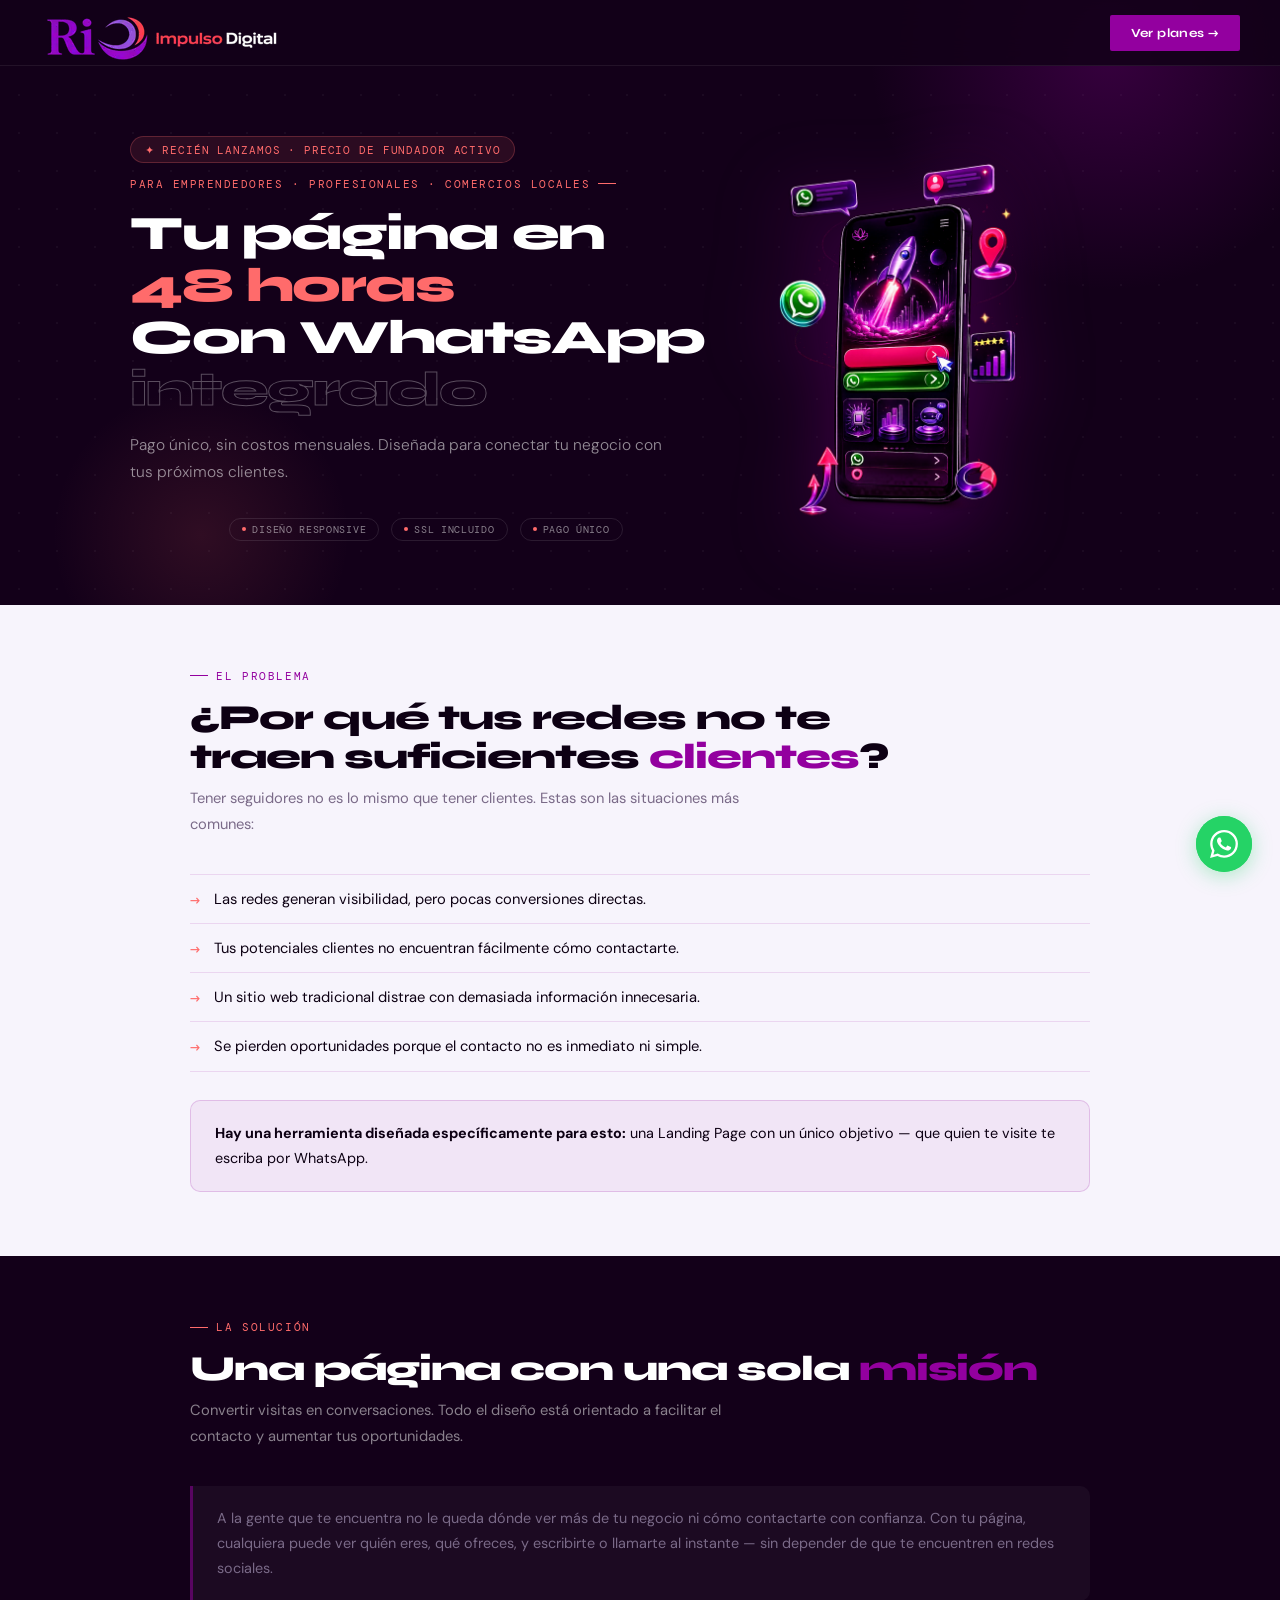
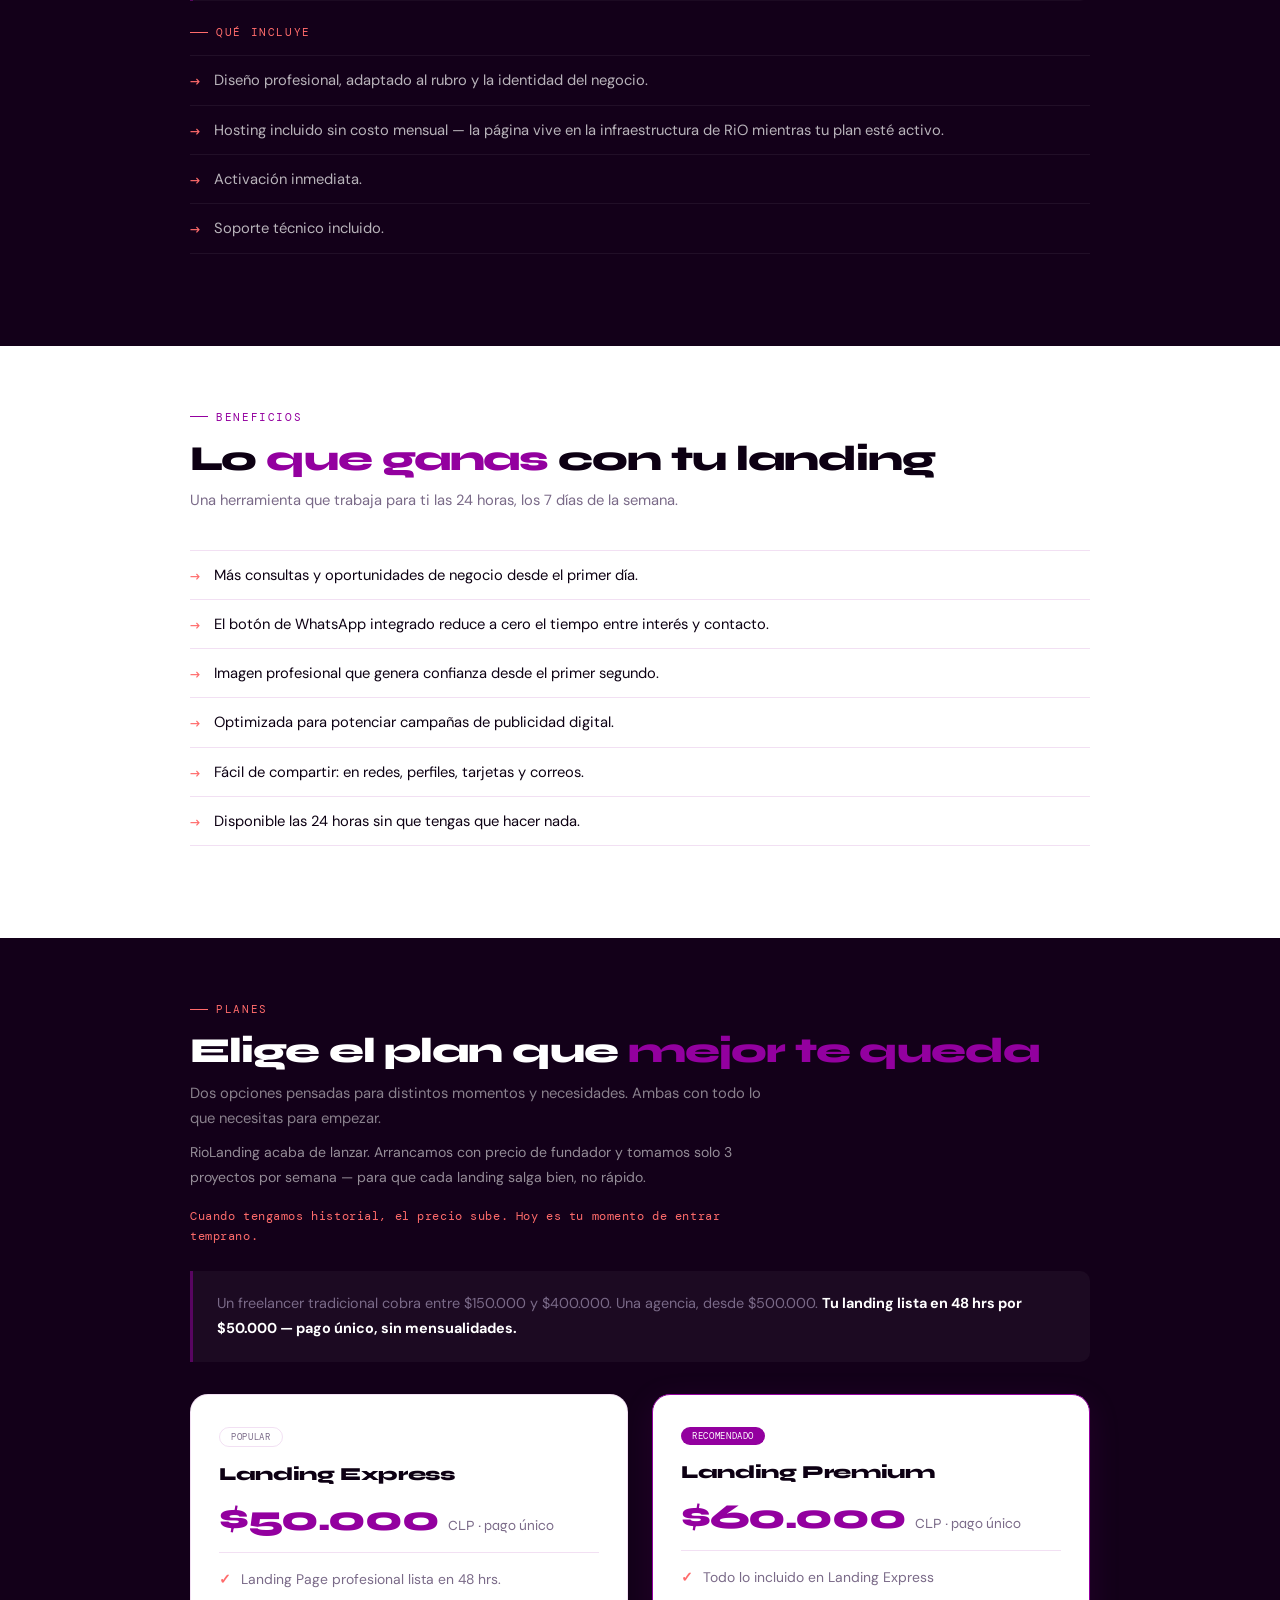
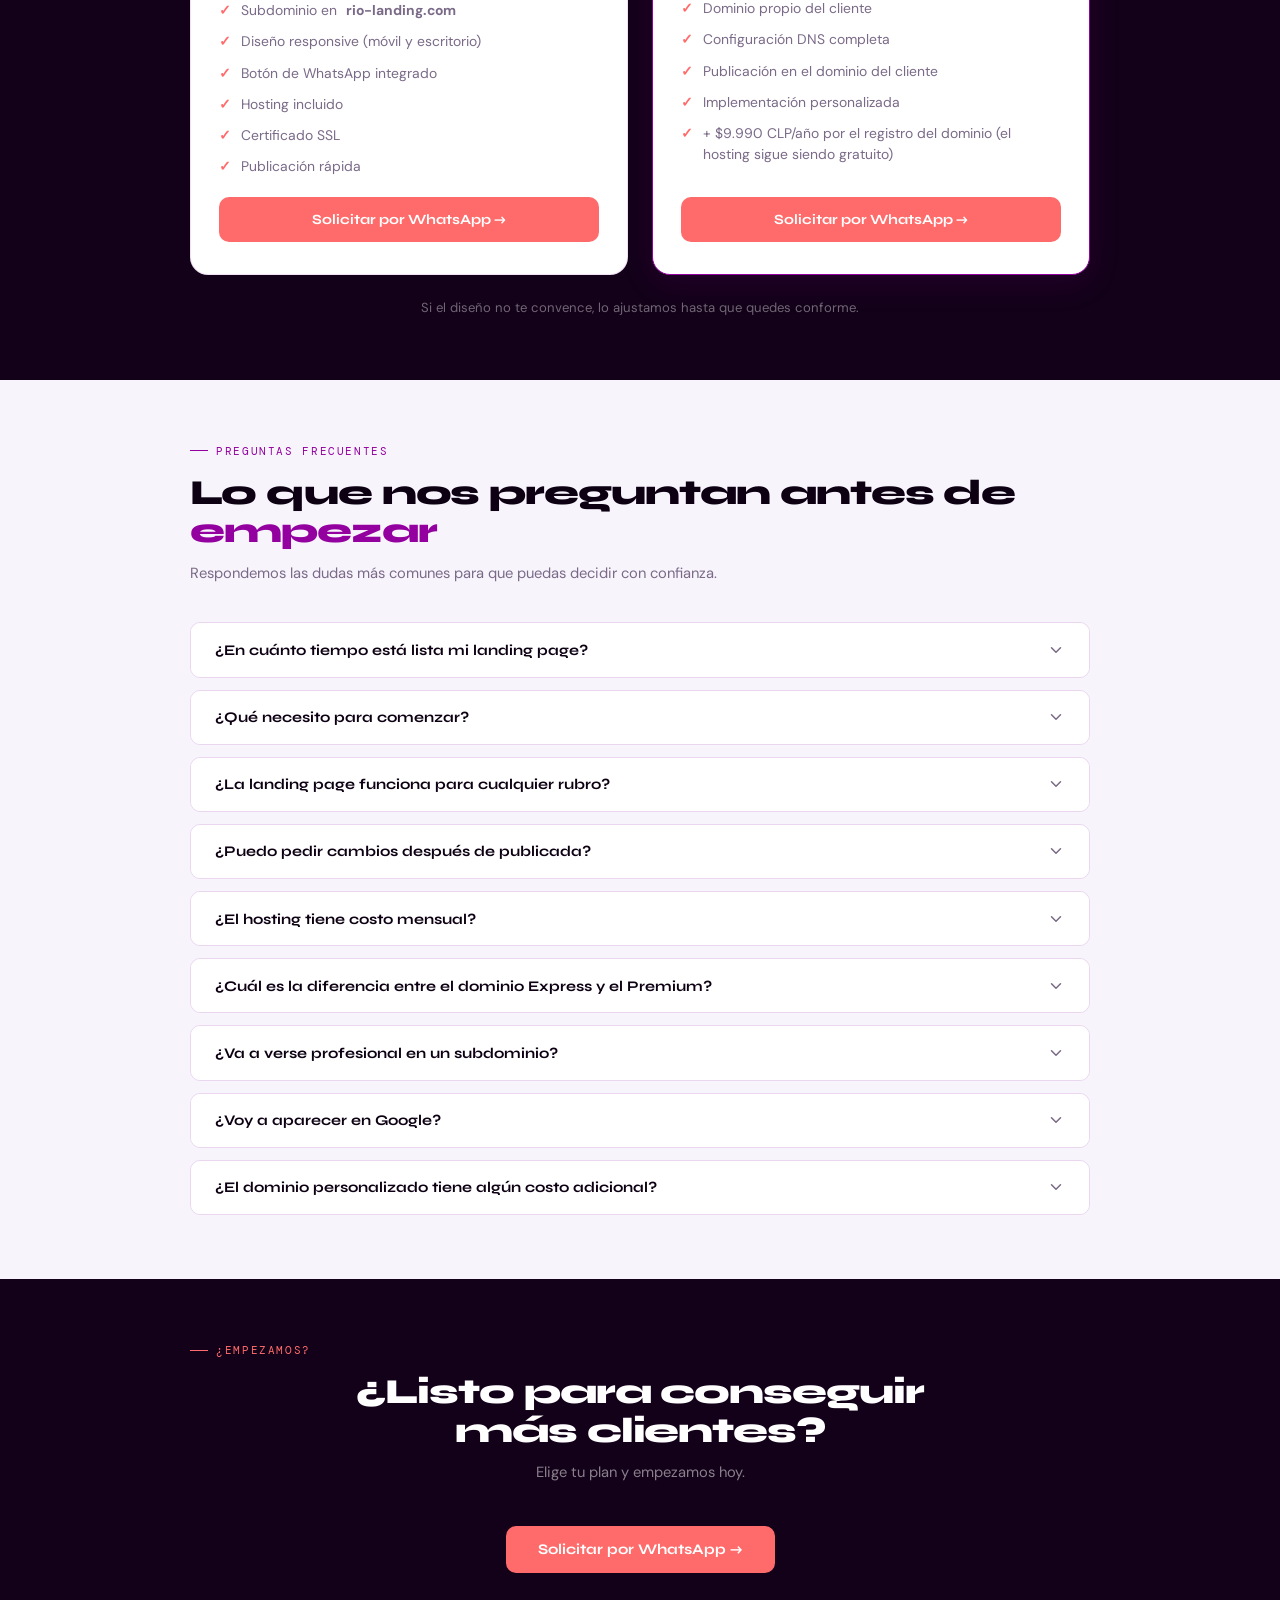
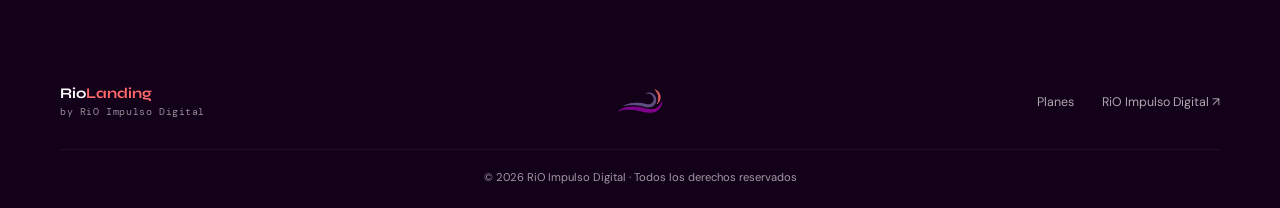
==== commit 4eb6e34a: "WhatsApp button: circular with pulse animation per manual spec" ====
--- a/index.html
+++ b/index.html
@@ -270,6 +270,10 @@
     }
 
     /* ── BOTÓN FLOTANTE WHATSAPP ──────────────────── */
+    @keyframes wa-pulse {
+      0%   { transform: scale(1);    opacity: .6; }
+      100% { transform: scale(1.75); opacity: 0;  }
+    }
     .wa-float {
       position: fixed;
       bottom: 1.75rem;
@@ -277,28 +281,31 @@
       z-index: 300;
       display: flex;
       align-items: center;
-      gap: .6rem;
+      justify-content: center;
+      width: 56px;
+      height: 56px;
       background: #25D366;
       color: var(--white);
       text-decoration: none;
-      padding: .75rem 1.25rem .75rem 1rem;
-      border-radius: 999px;
-      font-family: var(--ff-head);
-      font-size: .85rem;
-      font-weight: 700;
+      border-radius: 50%;
       box-shadow: 0 4px 20px rgba(37,211,102,.35);
       transition: transform .18s var(--ease), box-shadow .18s var(--ease);
     }
+    .wa-float::before {
+      content: '';
+      position: absolute;
+      inset: 0;
+      border-radius: 50%;
+      background: #25D366;
+      animation: wa-pulse 2s ease-out infinite;
+      z-index: -1;
+    }
     .wa-float:hover {
-      transform: translateY(-2px);
+      transform: scale(1.08);
       box-shadow: 0 8px 28px rgba(37,211,102,.45);
     }
     .wa-float svg {
-      width: 20px; height: 20px; flex-shrink: 0; fill: var(--white);
-    }
-    @media (max-width: 640px) {
-      .wa-float span { display: none; }
-      .wa-float { padding: .9rem; }
+      width: 28px; height: 28px; flex-shrink: 0; fill: var(--white);
     }
 
     /* ── HERO H1 LÍNEAS ───────────────────────────── */
@@ -343,7 +350,6 @@
   aria-label="Contactar por WhatsApp"
 >
   <svg viewBox="0 0 24 24" xmlns="http://www.w3.org/2000/svg"><path d="M17.472 14.382c-.297-.149-1.758-.867-2.03-.967-.273-.099-.471-.148-.67.15-.197.297-.767.966-.94 1.164-.173.199-.347.223-.644.075-.297-.15-1.255-.463-2.39-1.475-.883-.788-1.48-1.761-1.653-2.059-.173-.297-.018-.458.13-.606.134-.133.298-.347.446-.52.149-.174.198-.298.298-.497.099-.198.05-.371-.025-.52-.075-.149-.669-1.612-.916-2.207-.242-.579-.487-.5-.669-.51-.173-.008-.371-.01-.57-.01-.198 0-.52.074-.792.372-.272.297-1.04 1.016-1.04 2.479 0 1.462 1.065 2.875 1.213 3.074.149.198 2.096 3.2 5.077 4.487.709.306 1.262.489 1.694.625.712.227 1.36.195 1.871.118.571-.085 1.758-.719 2.006-1.413.248-.694.248-1.289.173-1.413-.074-.124-.272-.198-.57-.347m-5.421 7.403h-.004a9.87 9.87 0 01-5.031-1.378l-.361-.214-3.741.982.998-3.648-.235-.374a9.86 9.86 0 01-1.51-5.26c.001-5.45 4.436-9.884 9.888-9.884 2.64 0 5.122 1.03 6.988 2.898a9.825 9.825 0 012.893 6.994c-.003 5.45-4.437 9.884-9.885 9.884m8.413-18.297A11.815 11.815 0 0012.05 0C5.495 0 .16 5.335.157 11.892c0 2.096.547 4.142 1.588 5.945L.057 24l6.305-1.654a11.882 11.882 0 005.683 1.448h.005c6.554 0 11.89-5.335 11.893-11.893a11.821 11.821 0 00-3.48-8.413z"/></svg>
-  <span>Hablemos</span>
 </a>
 
 <!-- ── NAV ──────────────────────────────────────── -->
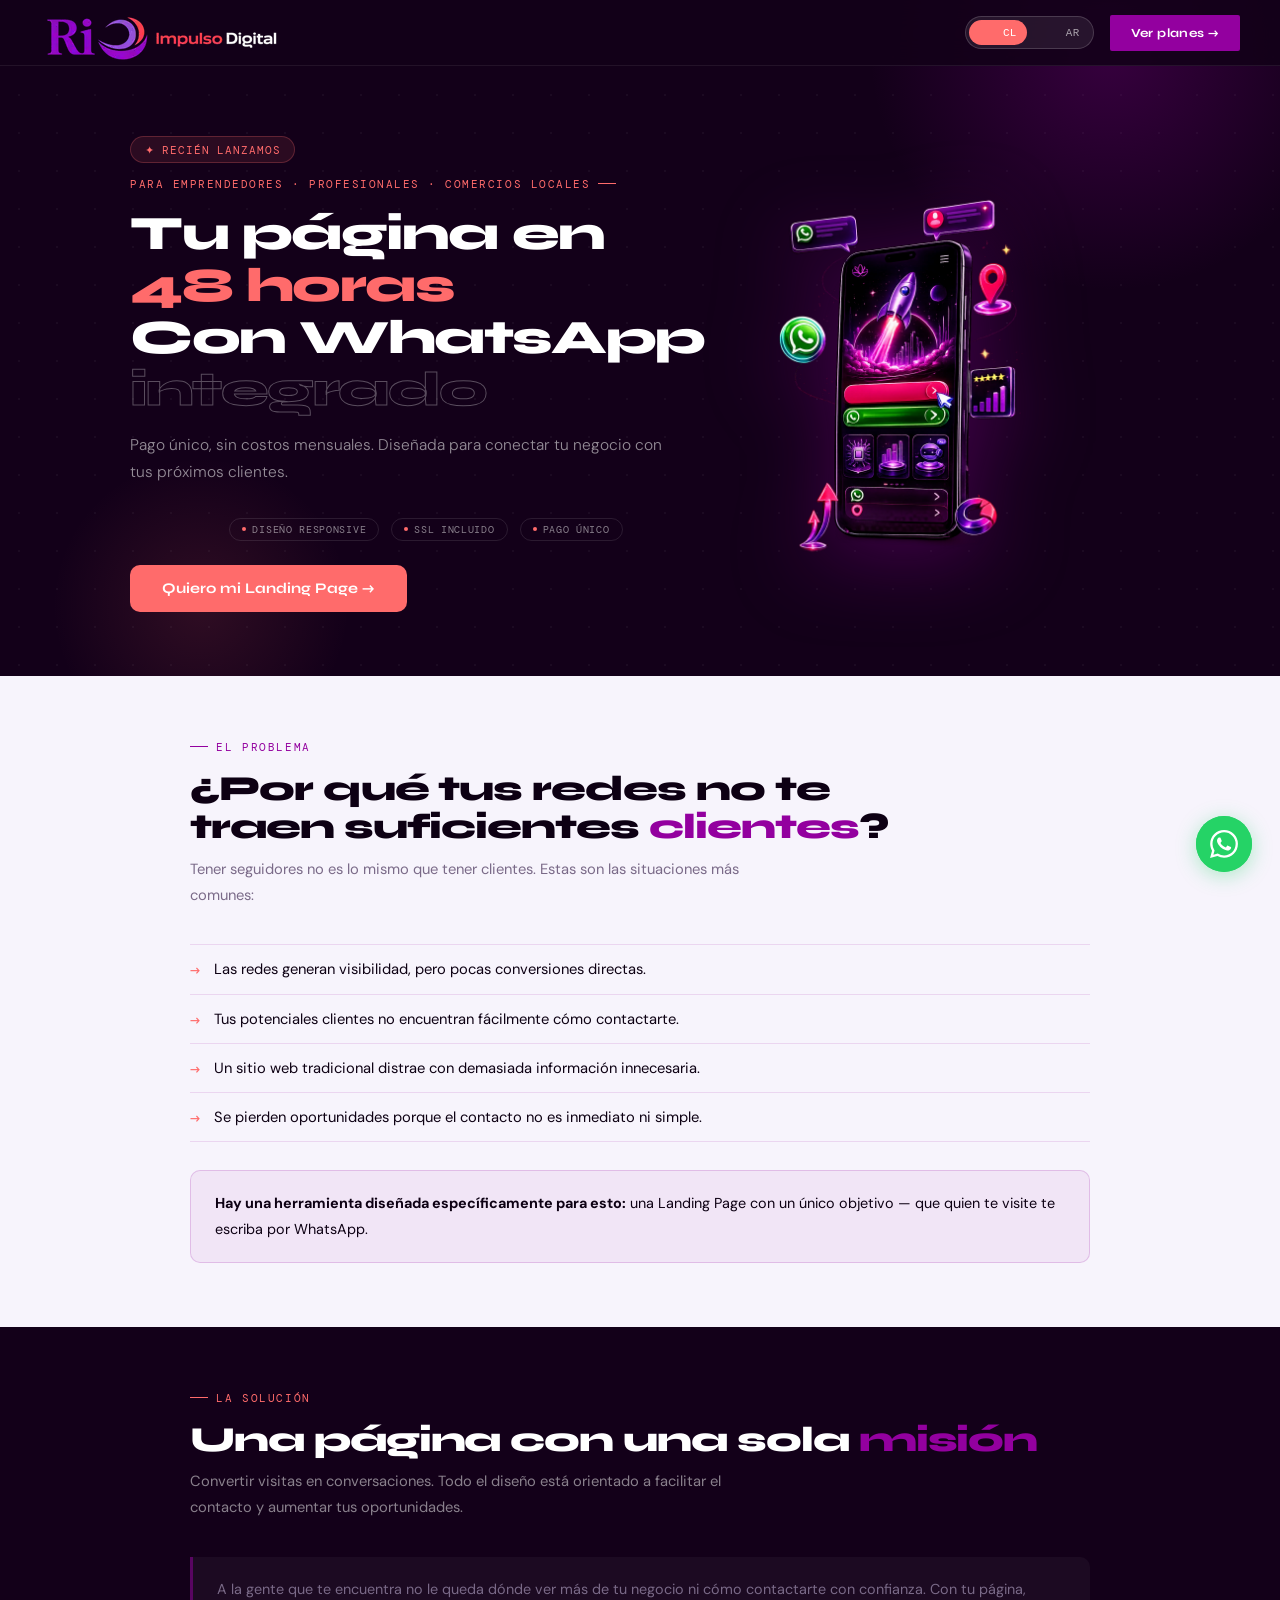
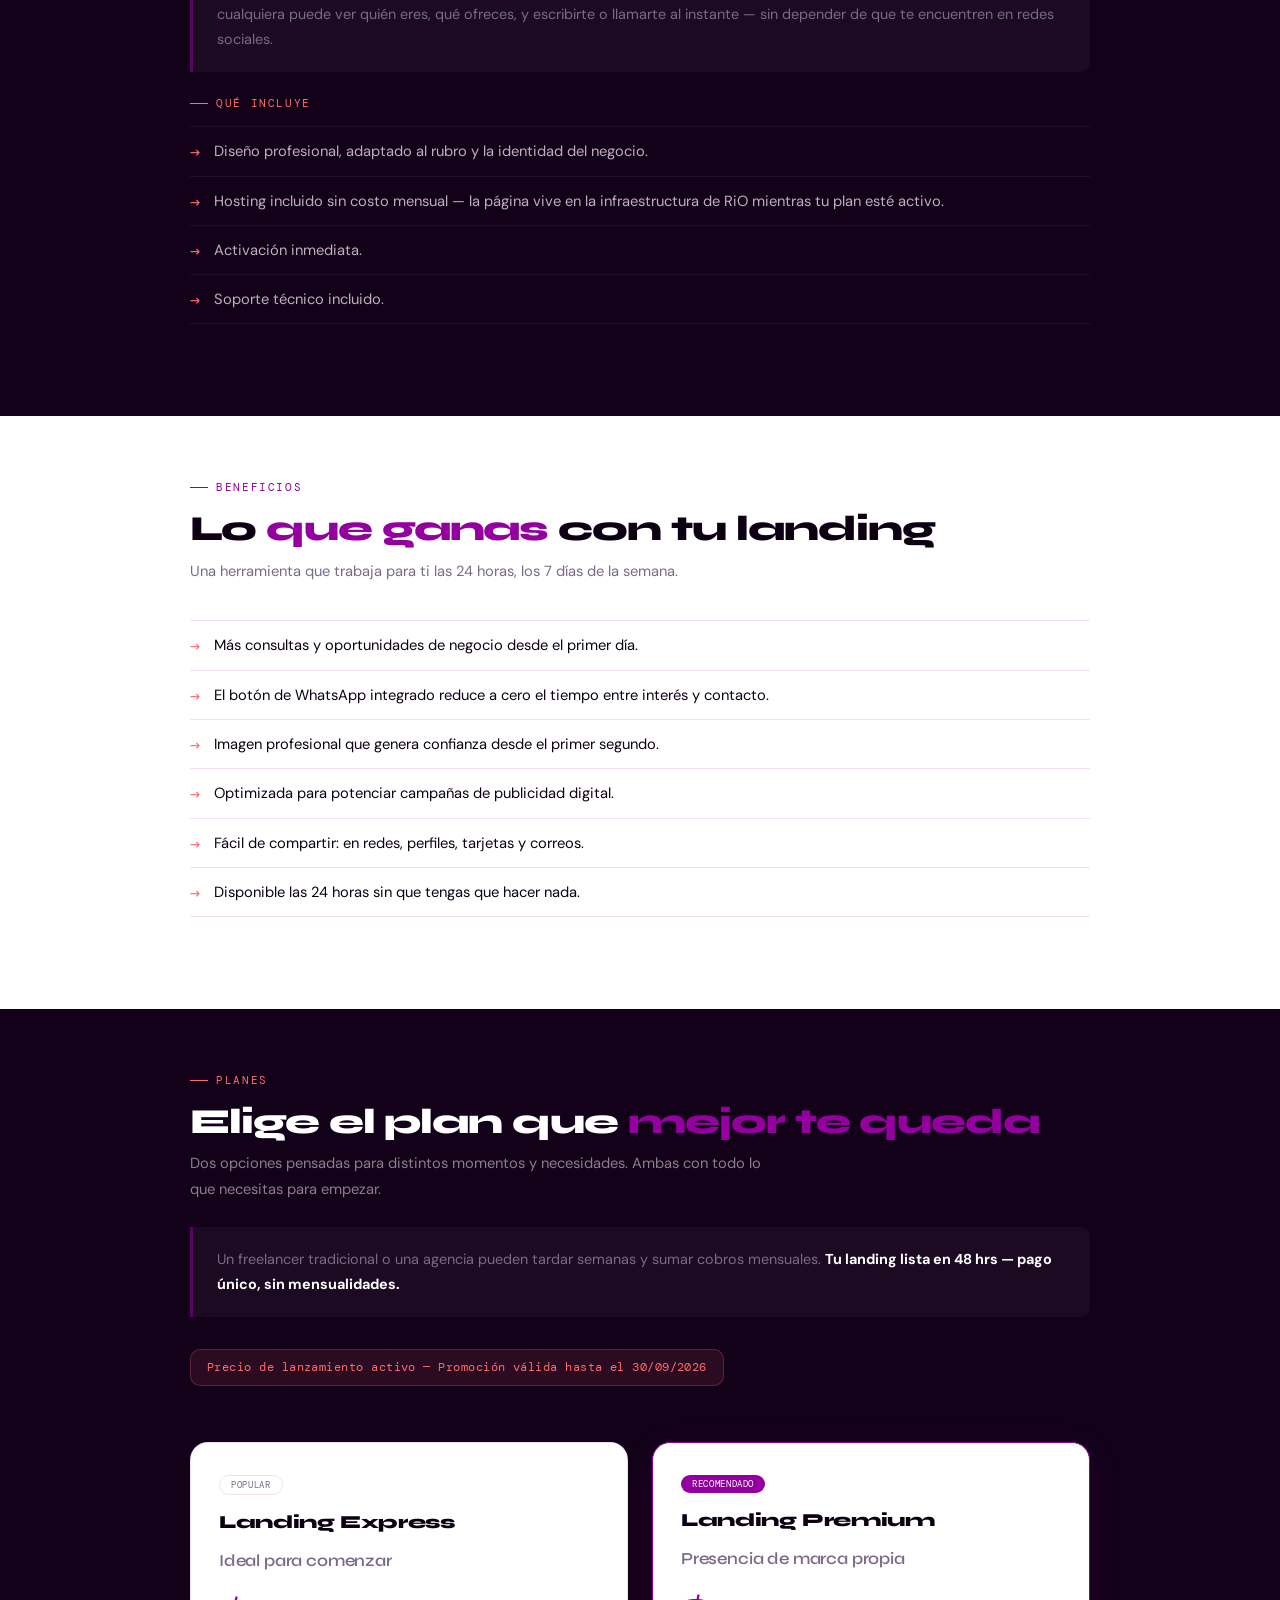
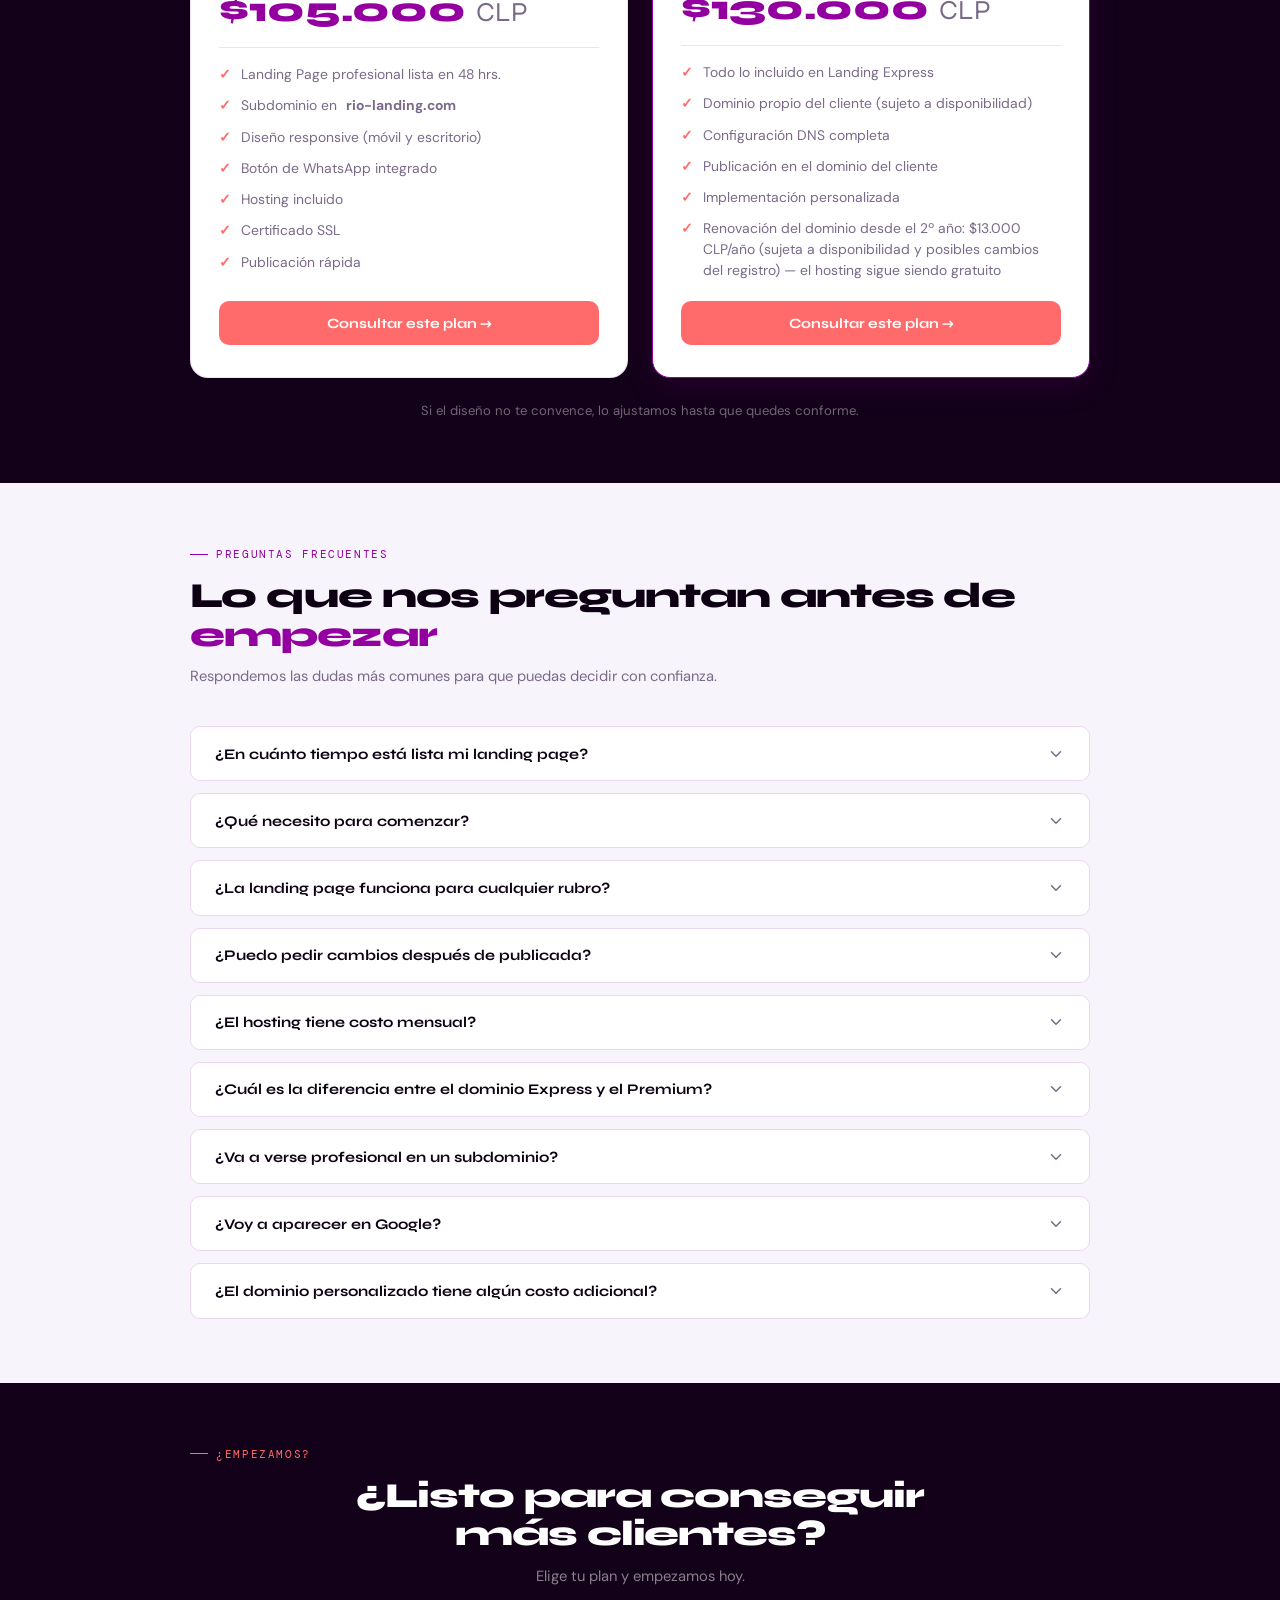
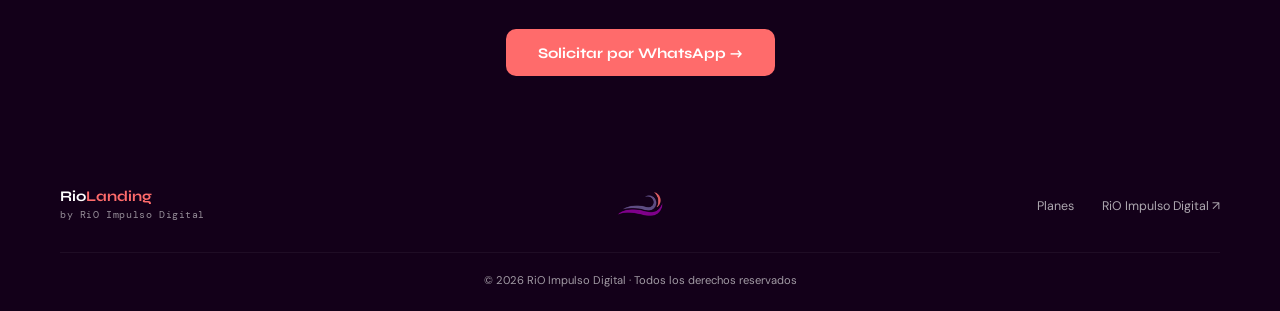
==== commit 98a7eb80: "RIO-89: sistema multipais CL/AR con precios locales Reemplaza el selector intermedio de WhatsApp (CT" ====
--- a/index.html
+++ b/index.html
@@ -4,10 +4,10 @@
   <meta charset="UTF-8">
   <meta name="viewport" content="width=device-width, initial-scale=1.0">
   <title>Landing Page para tu negocio | Rio Landing · RiO Impulso Digital</title>
-  <meta name="description" content="Consigue más clientes con una Landing Page profesional diseñada para convertir. Plan Express $50.000 · Plan Premium $60.000. WhatsApp integrado, lista en 48 hrs.">
+  <meta name="description" content="Consigue más clientes con una Landing Page profesional diseñada para convertir. Landing Express y Landing Premium, con WhatsApp integrado y lista en 48 hrs.">
 
   <meta property="og:title" content="Landing Page para tu negocio | Rio Landing · RiO Impulso Digital">
-  <meta property="og:description" content="Consigue más clientes con una Landing Page profesional diseñada para convertir. Plan Express $50.000 · Plan Premium $60.000. WhatsApp integrado, lista en 48 hrs.">
+  <meta property="og:description" content="Consigue más clientes con una Landing Page profesional diseñada para convertir. Landing Express y Landing Premium, con WhatsApp integrado y lista en 48 hrs.">
   <meta property="og:image" content="https://rio-landing.com/assets/branding/og-banner.png">
   <meta property="og:url" content="https://rio-landing.com">
   <meta property="og:type" content="website">
@@ -67,19 +67,14 @@
       letter-spacing: -.02em;
       margin: 0;
     }
-    .rl-plan-price {
+    .rl-plan-tagline {
       font-family: var(--ff-head);
-      font-size: 2.2rem;
-      font-weight: 800;
-      color: var(--p);
-      letter-spacing: -.04em;
-      line-height: 1;
-    }
-    .rl-plan-price span {
-      font-size: .88rem;
-      font-weight: 400;
+      font-size: 1.05rem;
+      font-weight: 600;
       color: var(--muted);
-      letter-spacing: 0;
+      letter-spacing: -.01em;
+      line-height: 1.4;
+      margin: 0;
     }
     .rl-plan-divider {
       border: none;
@@ -113,12 +108,14 @@
       display: flex;
       align-items: center;
       justify-content: center;
+      width: 100%;
       padding: .85rem 1.5rem;
       border-radius: var(--r-m);
       font-family: var(--ff-head);
       font-size: .88rem;
       font-weight: 700;
       text-decoration: none;
+      cursor: pointer;
       transition: all .18s var(--ease);
       text-align: center;
       margin-top: .25rem;
@@ -208,6 +205,8 @@
       padding: .9rem 2rem;
       background: var(--coral);
       color: var(--white);
+      border: none;
+      cursor: pointer;
       border-radius: var(--r-m);
       font-family: var(--ff-head);
       font-weight: 700;
@@ -306,6 +305,110 @@
     }
     .wa-float svg {
       width: 28px; height: 28px; flex-shrink: 0; fill: var(--white);
+    }
+    @media (max-width: 640px) {
+      .wa-float { right: 1rem; bottom: 1rem; width: 52px; height: 52px; }
+    }
+
+    /* ── SELECTOR DE MERCADO (CL/AR) ──────────────── */
+    .nav-actions {
+      display: flex;
+      align-items: center;
+      gap: 1rem;
+    }
+    .market-switch {
+      display: flex;
+      gap: .3rem;
+      background: rgba(255,255,255,.08);
+      border: 1px solid rgba(255,255,255,.16);
+      border-radius: 999px;
+      padding: 3px;
+      flex-shrink: 0;
+    }
+    .market-btn {
+      display: flex;
+      align-items: center;
+      gap: .35rem;
+      padding: .35rem .65rem;
+      border: none;
+      border-radius: 999px;
+      background: transparent;
+      color: rgba(255,255,255,.6);
+      font-family: var(--ff-mono);
+      font-size: .68rem;
+      font-weight: 500;
+      letter-spacing: .03em;
+      cursor: pointer;
+      transition: background .18s var(--ease), color .18s var(--ease);
+    }
+    .market-btn:hover { color: var(--white); }
+    .market-btn.active {
+      background: var(--coral);
+      color: var(--white);
+    }
+    .market-btn:focus-visible {
+      outline: 2px solid var(--coral);
+      outline-offset: 2px;
+    }
+    .market-flag {
+      width: 18px;
+      height: 13px;
+      max-width: none;
+      border-radius: 2px;
+      display: block;
+      flex-shrink: 0;
+    }
+    #marketSwitchDrawer { display: none; }
+    @media (max-width: 640px) {
+      #marketSwitchNav    { display: none; }
+      #marketSwitchDrawer { display: flex; }
+    }
+
+    /* ── PRECIOS: REGULAR / PROMO ─────────────────── */
+    .rl-plan-pricing { display: flex; flex-direction: column; gap: .15rem; }
+    .rl-plan-price-regular {
+      font-family: var(--ff-head);
+      font-weight: 700;
+      color: var(--muted);
+      text-decoration: line-through;
+      font-size: .95rem;
+      letter-spacing: -.01em;
+    }
+    .rl-plan-price-promo {
+      font-family: var(--ff-head);
+      font-size: 2.2rem;
+      font-weight: 800;
+      color: var(--p);
+      letter-spacing: -.04em;
+      line-height: 1;
+    }
+    .rl-plan-price-promo span,
+    .rl-plan-price-regular span {
+      font-size: .78em;
+      font-weight: 400;
+      color: var(--muted);
+      letter-spacing: 0;
+      text-decoration: none;
+    }
+    /* Promo vencida: el precio regular pasa a ser el precio destacado, sin tachado */
+    .rl-plan-pricing:not(.is-promo) .rl-plan-price-regular {
+      font-size: 2.2rem;
+      font-weight: 800;
+      color: var(--p);
+      text-decoration: none;
+    }
+    .rl-plan-pricing:not(.is-promo) .rl-plan-price-promo { display: none; }
+    .rl-promo-banner {
+      font-family: var(--ff-mono);
+      font-size: .72rem;
+      letter-spacing: .04em;
+      color: var(--coral);
+      background: rgba(255,107,107,.1);
+      border: 1px solid rgba(255,107,107,.25);
+      border-radius: var(--r-m);
+      padding: .6rem 1rem;
+      margin-bottom: 1.5rem;
+      display: inline-block;
     }
 
     /* ── HERO H1 LÍNEAS ───────────────────────────── */
@@ -342,8 +445,10 @@
 <body>
 
 <!-- ── WHATSAPP FLOTANTE ─────────────────────────── -->
+<!-- href se completa por JS según el mercado activo (assets/js/main.js) -->
 <a
-  href="https://wa.me/56985921512?text=Hola%21%20Me%20interesa%20una%20Landing%20Page%20%F0%9F%9A%80"
+  href="#"
+  id="waFloatLink"
   target="_blank"
   rel="noopener"
   class="wa-float"
@@ -367,14 +472,36 @@
     >
     <span class="nav-logo-text">Rio<em>Landing</em></span>
   </a>
-  <a href="#planes" class="nav-cta">Ver planes →</a>
-  <button class="nav-hamburger" aria-label="Abrir menú" onclick="openDrawer()">
-    <span></span><span></span><span></span>
-  </button>
+  <div class="nav-actions">
+    <div class="market-switch" id="marketSwitchNav" role="group" aria-label="Selector de país">
+      <button type="button" class="market-btn" data-market="CL" aria-pressed="false" aria-label="Cambiar a Chile">
+        <img src="https://flagcdn.com/20x15/cl.png" alt="" class="market-flag" width="20" height="15">
+        <span>CL</span>
+      </button>
+      <button type="button" class="market-btn" data-market="AR" aria-pressed="false" aria-label="Cambiar a Argentina">
+        <img src="https://flagcdn.com/20x15/ar.png" alt="" class="market-flag" width="20" height="15">
+        <span>AR</span>
+      </button>
+    </div>
+    <a href="#planes" class="nav-cta">Ver planes →</a>
+    <button class="nav-hamburger" aria-label="Abrir menú" onclick="openDrawer()">
+      <span></span><span></span><span></span>
+    </button>
+  </div>
 </nav>
 
 <div class="nav-drawer" id="navDrawer">
   <button class="nav-drawer-close" onclick="closeDrawer()" aria-label="Cerrar">✕</button>
+  <div class="market-switch" id="marketSwitchDrawer" role="group" aria-label="Selector de país">
+    <button type="button" class="market-btn" data-market="CL" aria-pressed="false" aria-label="Cambiar a Chile">
+      <img src="https://flagcdn.com/20x15/cl.png" alt="" class="market-flag" width="20" height="15">
+      <span>CL</span>
+    </button>
+    <button type="button" class="market-btn" data-market="AR" aria-pressed="false" aria-label="Cambiar a Argentina">
+      <img src="https://flagcdn.com/20x15/ar.png" alt="" class="market-flag" width="20" height="15">
+      <span>AR</span>
+    </button>
+  </div>
   <a href="#planes" onclick="closeDrawer()" style="color:var(--coral)">Ver planes →</a>
 </div>
 
@@ -383,7 +510,7 @@
   <div class="fp-hero-orb"></div>
   <div class="fp-hero-content">
     <div class="fp-hero-text">
-      <p class="fp-launch-tag">✦ Recién lanzamos · Precio de fundador activo</p>
+      <p class="fp-launch-tag">✦ Recién lanzamos</p>
       <p class="fp-eyebrow">Para emprendedores · Profesionales · Comercios locales</p>
       <h1>
         <span class="l1">Tu página en</span>
@@ -399,6 +526,16 @@
         <span class="fp-badge">SSL incluido</span>
         <span class="fp-badge">Pago único</span>
       </div>
+      <a
+        href="#"
+        id="heroCta"
+        target="_blank"
+        rel="noopener"
+        class="rl-btn-coral"
+        style="margin-top:1.5rem;"
+      >
+        Quiero mi Landing Page →
+      </a>
     </div>
     <div class="fp-hero-image">
       <img
@@ -482,13 +619,14 @@
 
     <p class="sec-label">Planes</p>
     <h2 class="fp-title">Elige el plan que <span class="hl">mejor te queda</span></h2>
-    <p class="fp-desc" style="margin-bottom:.5rem;">Dos opciones pensadas para distintos momentos y necesidades. Ambas con todo lo que necesitas para empezar.</p>
-    <p class="fp-desc" style="color:rgba(255,255,255,.55); font-size:.88rem; margin-bottom:1.1rem;">RioLanding acaba de lanzar. Arrancamos con precio de fundador y tomamos solo 3 proyectos por semana — para que cada landing salga bien, no rápido.</p>
-    <p class="fp-desc" style="color:var(--coral); font-family:var(--ff-mono); font-size:.72rem; letter-spacing:.05em; margin-bottom:1.5rem;">Cuando tengamos historial, el precio sube. Hoy es tu momento de entrar temprano.</p>
+    <p class="fp-desc" style="margin-bottom:1.5rem;">Dos opciones pensadas para distintos momentos y necesidades. Ambas con todo lo que necesitas para empezar.</p>
 
     <div class="fp-callout fp-callout--border" style="margin-bottom:2rem;">
-      Un freelancer tradicional cobra entre $150.000 y $400.000. Una agencia, desde $500.000. <strong>Tu landing lista en 48 hrs por $50.000 — pago único, sin mensualidades.</strong>
-    </div>
+      Un freelancer tradicional o una agencia pueden tardar semanas y sumar cobros mensuales. <strong>Tu landing lista en 48 hrs — pago único, sin mensualidades.</strong>
+    </div>
+
+    <!-- oculto por JS (main.js) cuando la promo vence -->
+    <p class="rl-promo-banner" id="promoBanner">Precio de lanzamiento activo — Promoción válida hasta el 30/09/2026</p>
 
     <div class="rl-pricing-grid">
 
@@ -496,7 +634,11 @@
       <div class="rl-plan">
         <span class="rl-plan-badge rl-plan-badge--outline">Popular</span>
         <p class="rl-plan-name">Landing Express</p>
-        <p class="rl-plan-price">$50.000 <span>CLP · pago único</span></p>
+        <p class="rl-plan-tagline">Ideal para comenzar</p>
+        <div class="rl-plan-pricing" id="expressPricing">
+          <p class="rl-plan-price-regular" id="expressRegular"></p>
+          <p class="rl-plan-price-promo" id="expressPromo"></p>
+        </div>
         <hr class="rl-plan-divider">
         <ul class="rl-plan-features">
           <li>Landing Page profesional lista en 48 hrs.</li>
@@ -508,12 +650,13 @@
           <li>Publicación rápida</li>
         </ul>
         <a
-          href="https://wa.me/56985921512?text=Hola%21%20Me%20interesa%20el%20plan%20Landing%20Express%20%F0%9F%9A%80"
+          href="#"
+          id="expressCta"
           target="_blank"
           rel="noopener"
           class="rl-plan-cta rl-plan-cta--coral"
         >
-          Solicitar por WhatsApp →
+          Consultar este plan →
         </a>
       </div>
 
@@ -521,23 +664,28 @@
       <div class="rl-plan rl-plan--featured">
         <span class="rl-plan-badge">Recomendado</span>
         <p class="rl-plan-name">Landing Premium</p>
-        <p class="rl-plan-price">$60.000 <span>CLP · pago único</span></p>
+        <p class="rl-plan-tagline">Presencia de marca propia</p>
+        <div class="rl-plan-pricing" id="premiumPricing">
+          <p class="rl-plan-price-regular" id="premiumRegular"></p>
+          <p class="rl-plan-price-promo" id="premiumPromo"></p>
+        </div>
         <hr class="rl-plan-divider">
         <ul class="rl-plan-features">
           <li>Todo lo incluido en Landing Express</li>
-          <li>Dominio propio del cliente</li>
+          <li>Dominio propio del cliente (sujeto a disponibilidad)</li>
           <li>Configuración DNS completa</li>
           <li>Publicación en el dominio del cliente</li>
           <li>Implementación personalizada</li>
-          <li>+ $9.990 CLP/año por el registro del dominio (el hosting sigue siendo gratuito)</li>
+          <li id="premiumRenewalText"></li>
         </ul>
         <a
-          href="https://wa.me/56985921512?text=Hola%21%20Me%20interesa%20el%20plan%20Landing%20Premium%20%F0%9F%9A%80"
+          href="#"
+          id="premiumCta"
           target="_blank"
           rel="noopener"
           class="rl-plan-cta rl-plan-cta--coral"
         >
-          Solicitar por WhatsApp →
+          Consultar este plan →
         </a>
       </div>
 
@@ -625,7 +773,7 @@
           ¿El dominio personalizado tiene algún costo adicional?
           <svg class="rl-faq-chevron" viewBox="0 0 24 24"><polyline points="6 9 12 15 18 9"/></svg>
         </button>
-        <p class="rl-faq-a">Sí. El registro del dominio propio (por ejemplo: tu-negocio.com) tiene un costo de $9.990 CLP al año, renovable anualmente. Este costo es adicional al plan Premium y corresponde al dominio — el hosting sigue siendo gratuito de por vida.</p>
+        <p class="rl-faq-a">El dominio propio (por ejemplo: tu-negocio.com) tiene una renovación desde el 2º año de <span id="faqRenewalAmount"></span> al año, sujeta a disponibilidad y a posibles cambios del registro. Este costo corresponde al dominio, no al plan — el hosting sigue siendo gratuito de por vida. Además, el dominio solicitado está sujeto a disponibilidad: confirmamos que puedas registrarlo antes de avanzar.</p>
       </div>
 
     </div>
@@ -642,7 +790,8 @@
 
     <div class="rl-close-ctas">
       <a
-        href="https://wa.me/56985921512?text=Hola%21%20Me%20interesa%20una%20Landing%20Page%20%F0%9F%9A%80"
+        href="#"
+        id="closeCta"
         target="_blank"
         rel="noopener"
         class="rl-btn-coral"
@@ -678,7 +827,8 @@
   </div>
 </footer>
 
-<script src="assets/js/main.js?v=20260627" defer></script>
+<script src="assets/js/markets.js?v=20260817" defer></script>
+<script src="assets/js/main.js?v=20260817" defer></script>
 <script>
   function toggleFaq(btn) {
     const item = btn.closest('.rl-faq-item');
